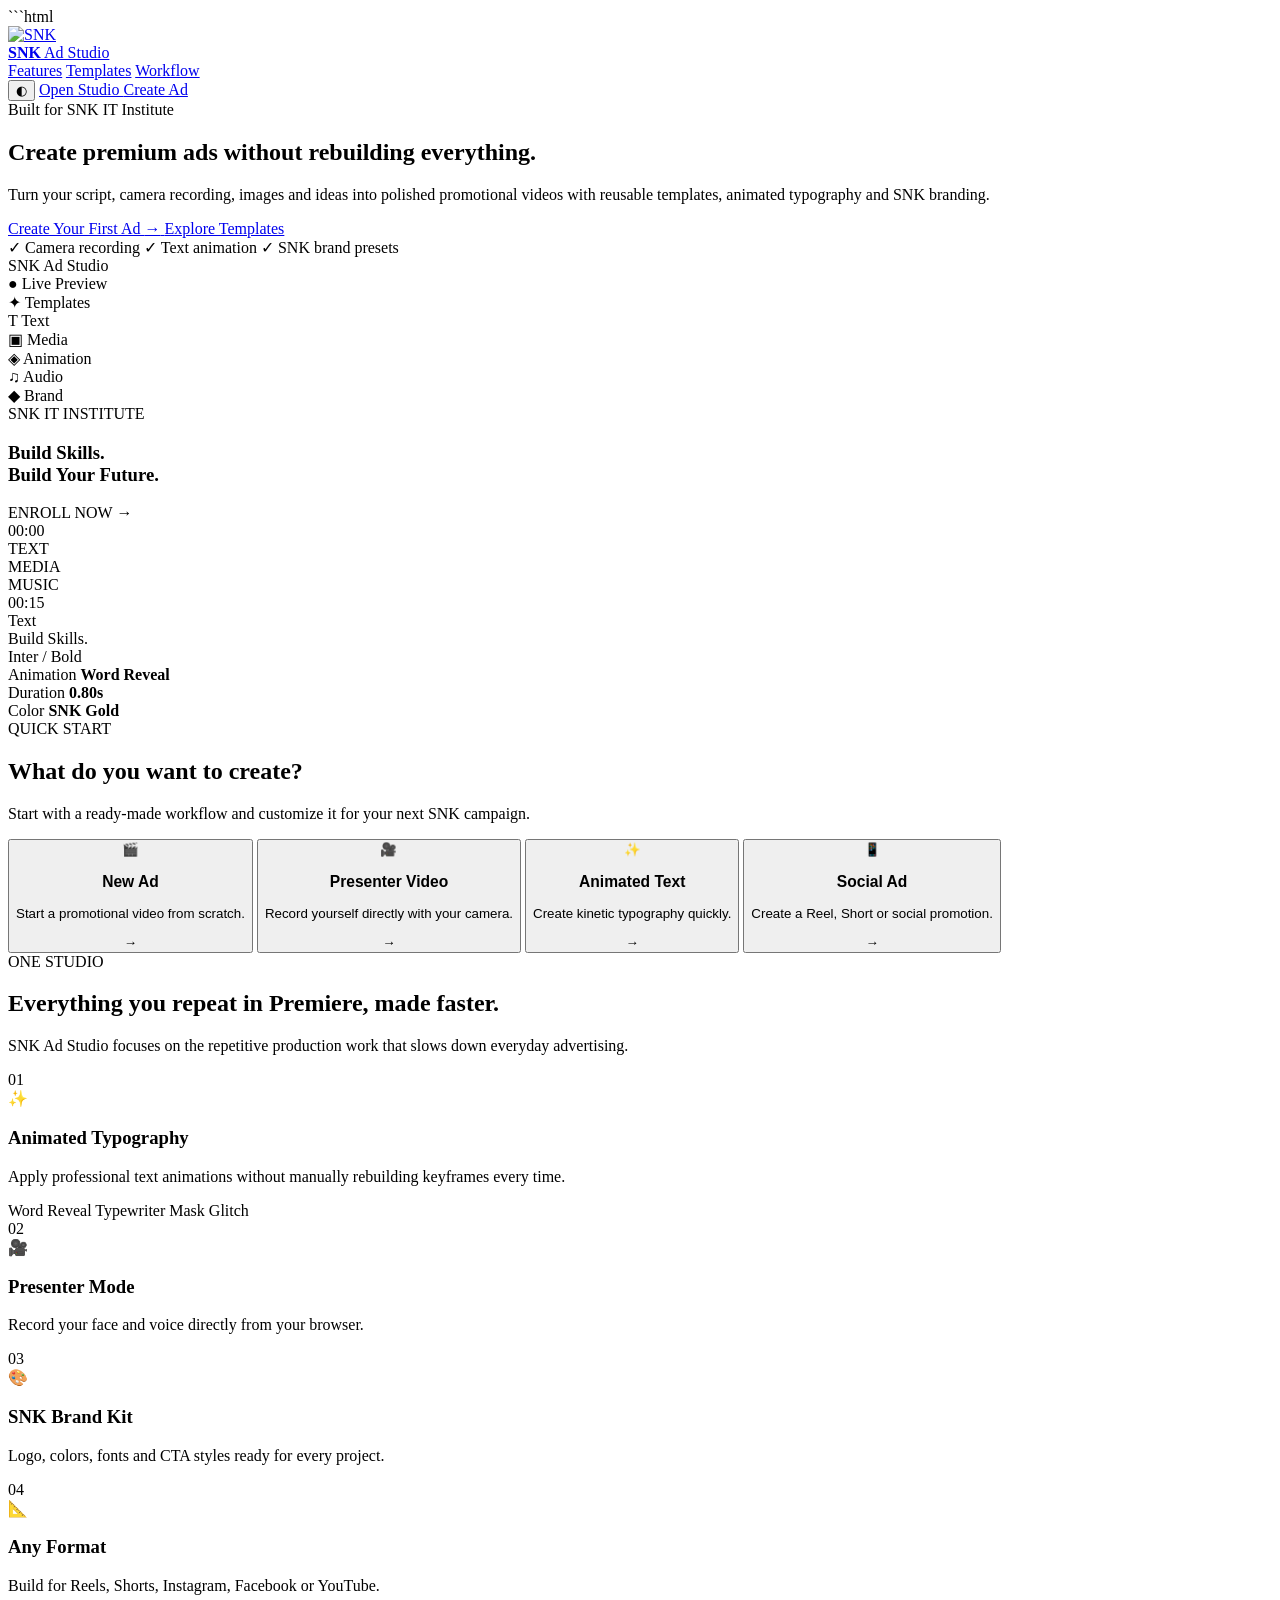
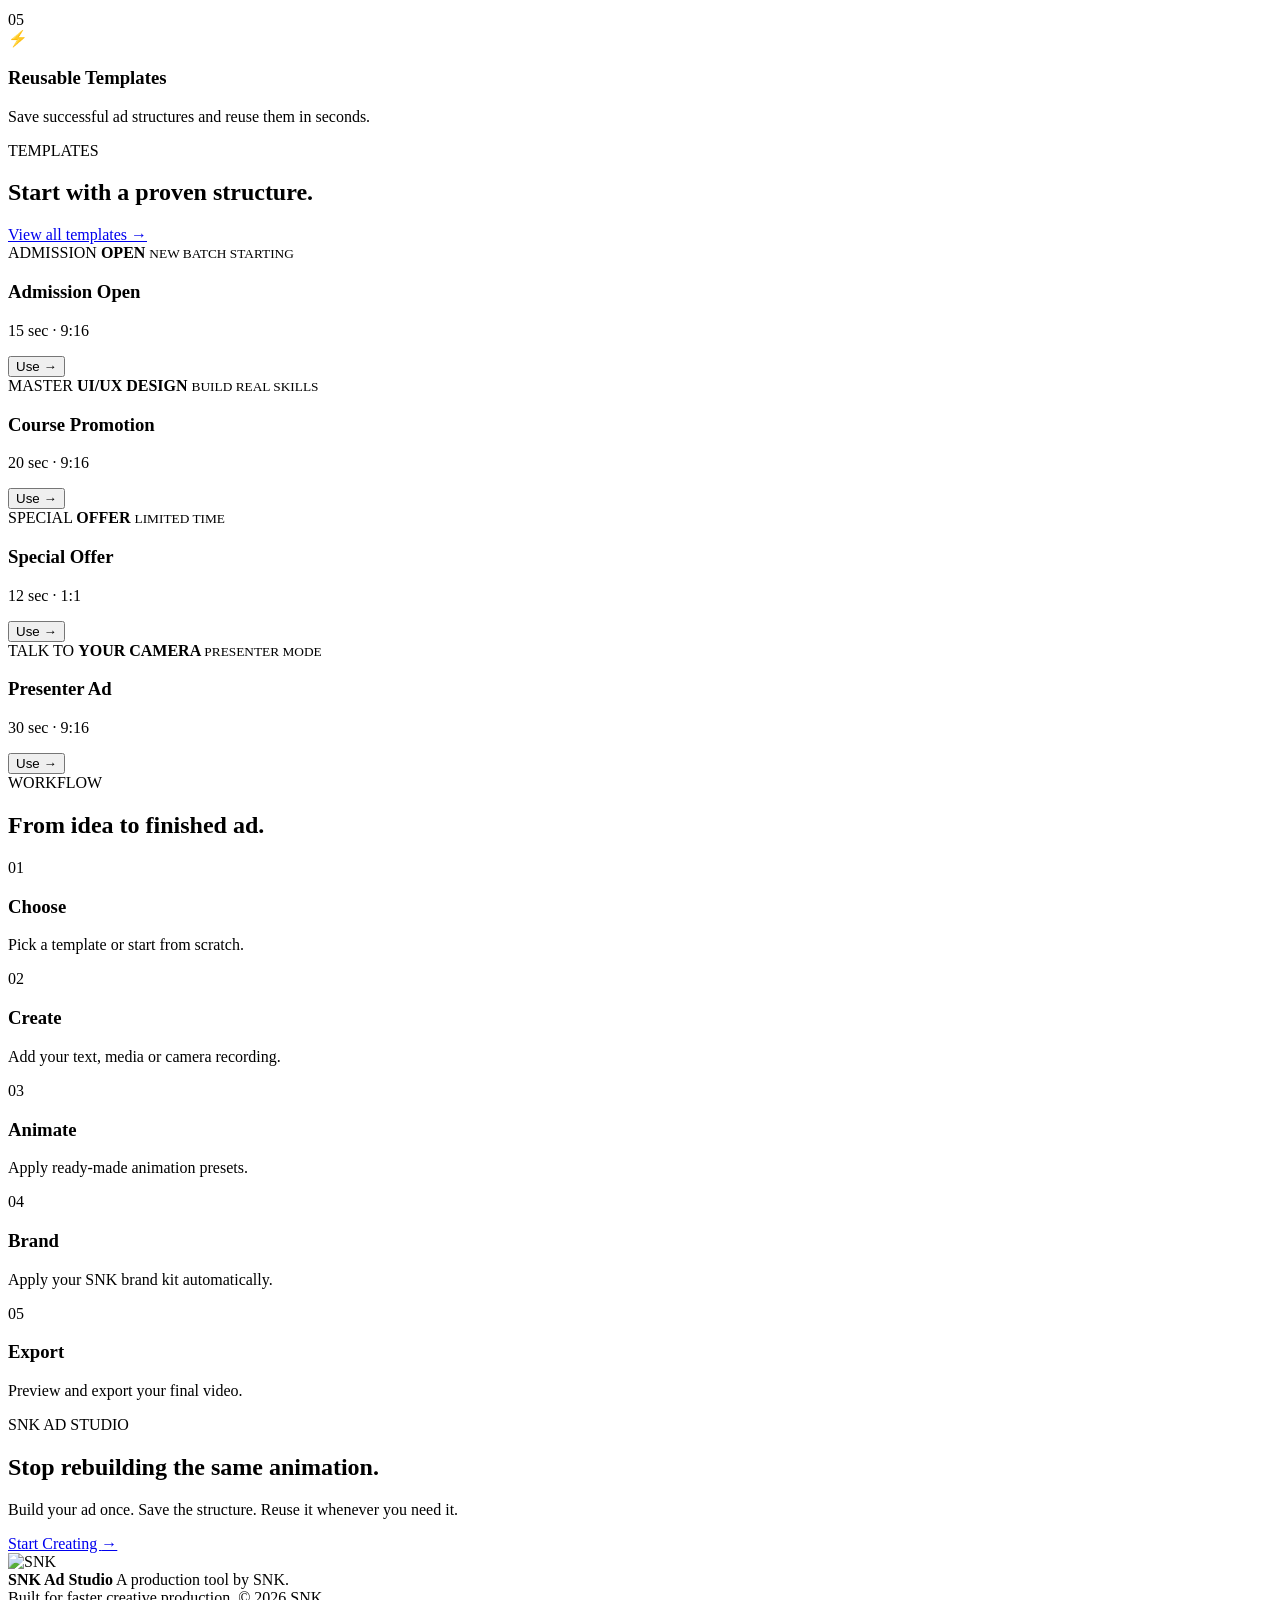
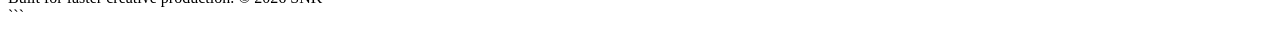
==== index.html @ 55da062c "Create index.html" ====
```html
<!DOCTYPE html>
<html lang="en">
<head>
  <meta charset="UTF-8">

  <meta name="viewport" content="width=device-width, initial-scale=1.0">

  <title>SNK Ad Studio — Create. Animate. Publish.</title>

  <meta
    name="description"
    content="SNK Ad Studio — Create premium promotional videos, animated ads and social media content faster."
  >

  <meta name="theme-color" content="#0b0d10">

  <link rel="icon" type="image/svg+xml"
        href="https://raw.githubusercontent.com/shahneilkhan/asset/main/SNK%20LOGO.svg">

  <link rel="preconnect" href="https://fonts.googleapis.com">
  <link rel="preconnect" href="https://fonts.gstatic.com" crossorigin>

  <link
    href="https://fonts.googleapis.com/css2?family=Inter:wght@400;500;600;700;800&display=swap"
    rel="stylesheet"
  >

  <link rel="stylesheet" href="style.css">
</head>

<body>

  <!-- =====================================================
       APP
  ====================================================== -->

  <div class="app">

    <!-- ===================================================
         TOP NAV
    ==================================================== -->

    <header class="topbar">

      <a href="#" class="brand">

        <div class="brand-logo">
          <img
            src="https://raw.githubusercontent.com/shahneilkhan/asset/main/SNK%20LOGO.svg"
            alt="SNK"
          >
        </div>

        <div class="brand-text">
          <strong>SNK</strong>
          <span>Ad Studio</span>
        </div>

      </a>


      <nav class="main-nav">

        <a href="#features">Features</a>
        <a href="#templates">Templates</a>
        <a href="#workflow">Workflow</a>

      </nav>


      <div class="top-actions">

        <button
          class="icon-btn"
          id="themeToggle"
          aria-label="Toggle theme"
          title="Toggle theme"
        >
          ◐
        </button>

        <a href="#studio" class="login-link">
          Open Studio
        </a>

        <a href="#studio" class="primary-btn small">
          Create Ad
        </a>

      </div>

    </header>


    <!-- ===================================================
         HERO
    ==================================================== -->

    <main>

      <section class="hero">

        <div class="hero-content">

          <div class="eyebrow">
            <span class="status-dot"></span>
            Built for SNK IT Institute
          </div>


          <h1>
            Create
            <span class="gradient-text">premium ads</span>
            without rebuilding everything.
          </h1>


          <p class="hero-description">
            Turn your script, camera recording, images and ideas into
            polished promotional videos with reusable templates,
            animated typography and SNK branding.
          </p>


          <div class="hero-actions">

            <a href="#studio" class="primary-btn">
              Create Your First Ad
              <span>→</span>
            </a>

            <a href="#templates" class="secondary-btn">
              Explore Templates
            </a>

          </div>


          <div class="hero-note">

            <span>✓</span>
            Camera recording
            <span>✓</span>
            Text animation
            <span>✓</span>
            SNK brand presets

          </div>

        </div>


        <!-- HERO PREVIEW -->

        <div class="hero-preview">

          <div class="window">

            <div class="window-top">

              <div class="window-dots">
                <span></span>
                <span></span>
                <span></span>
              </div>

              <div class="window-title">
                SNK Ad Studio
              </div>

              <div class="window-status">
                ● Live Preview
              </div>

            </div>


            <div class="preview-body">

              <aside class="preview-sidebar">

                <div class="side-item active">
                  <span>✦</span>
                  Templates
                </div>

                <div class="side-item">
                  <span>T</span>
                  Text
                </div>

                <div class="side-item">
                  <span>▣</span>
                  Media
                </div>

                <div class="side-item">
                  <span>◈</span>
                  Animation
                </div>

                <div class="side-item">
                  <span>♫</span>
                  Audio
                </div>

                <div class="side-item">
                  <span>◆</span>
                  Brand
                </div>

              </aside>


              <div class="preview-center">

                <div class="video-canvas">

                  <div class="canvas-gradient"></div>

                  <div class="canvas-content">

                    <span class="canvas-small">
                      SNK IT INSTITUTE
                    </span>

                    <h3>
                      Build Skills.<br>
                      Build Your Future.
                    </h3>

                    <div class="canvas-line"></div>

                    <span class="canvas-cta">
                      ENROLL NOW →
                    </span>

                  </div>

                </div>


                <div class="mini-timeline">

                  <div class="timeline-label">
                    00:00
                  </div>

                  <div class="timeline-track">

                    <div class="timeline-block text-block">
                      TEXT
                    </div>

                    <div class="timeline-block media-block">
                      MEDIA
                    </div>

                    <div class="timeline-block audio-block">
                      MUSIC
                    </div>

                  </div>

                  <div class="timeline-label">
                    00:15
                  </div>

                </div>

              </div>


              <aside class="preview-inspector">

                <div class="inspector-title">
                  Text
                </div>

                <div class="fake-input">
                  Build Skills.
                </div>

                <div class="fake-input">
                  Inter / Bold
                </div>

                <div class="fake-row">

                  <span>Animation</span>

                  <strong>Word Reveal</strong>

                </div>

                <div class="fake-row">

                  <span>Duration</span>

                  <strong>0.80s</strong>

                </div>

                <div class="fake-row">

                  <span>Color</span>

                  <strong>SNK Gold</strong>

                </div>

              </aside>

            </div>

          </div>

        </div>

      </section>


      <!-- =================================================
           STUDIO QUICK START
      ================================================== -->

      <section class="studio-section" id="studio">

        <div class="section-heading">

          <div>

            <span class="section-label">
              QUICK START
            </span>

            <h2>
              What do you want to create?
            </h2>

          </div>

          <p>
            Start with a ready-made workflow and customize it
            for your next SNK campaign.
          </p>

        </div>


        <div class="quick-grid">


          <button class="quick-card">

            <div class="quick-icon">
              🎬
            </div>

            <div>
              <h3>New Ad</h3>

              <p>
                Start a promotional video from scratch.
              </p>
            </div>

            <span class="quick-arrow">→</span>

          </button>


          <button class="quick-card">

            <div class="quick-icon">
              🎥
            </div>

            <div>
              <h3>Presenter Video</h3>

              <p>
                Record yourself directly with your camera.
              </p>
            </div>

            <span class="quick-arrow">→</span>

          </button>


          <button class="quick-card">

            <div class="quick-icon">
              ✨
            </div>

            <div>
              <h3>Animated Text</h3>

              <p>
                Create kinetic typography quickly.
              </p>
            </div>

            <span class="quick-arrow">→</span>

          </button>


          <button class="quick-card">

            <div class="quick-icon">
              📱
            </div>

            <div>
              <h3>Social Ad</h3>

              <p>
                Create a Reel, Short or social promotion.
              </p>
            </div>

            <span class="quick-arrow">→</span>

          </button>


        </div>

      </section>


      <!-- =================================================
           FEATURES
      ================================================== -->

      <section class="features-section" id="features">

        <div class="section-heading centered">

          <span class="section-label">
            ONE STUDIO
          </span>

          <h2>
            Everything you repeat in Premiere,
            made faster.
          </h2>

          <p>
            SNK Ad Studio focuses on the repetitive production
            work that slows down everyday advertising.
          </p>

        </div>


        <div class="feature-grid">


          <article class="feature-card large">

            <div class="feature-number">
              01
            </div>

            <div class="feature-icon">
              ✨
            </div>

            <h3>
              Animated Typography
            </h3>

            <p>
              Apply professional text animations without manually
              rebuilding keyframes every time.
            </p>

            <div class="feature-tags">

              <span>Word Reveal</span>
              <span>Typewriter</span>
              <span>Mask</span>
              <span>Glitch</span>

            </div>

          </article>


          <article class="feature-card">

            <div class="feature-number">
              02
            </div>

            <div class="feature-icon">
              🎥
            </div>

            <h3>
              Presenter Mode
            </h3>

            <p>
              Record your face and voice directly from your browser.
            </p>

          </article>


          <article class="feature-card">

            <div class="feature-number">
              03
            </div>

            <div class="feature-icon">
              🎨
            </div>

            <h3>
              SNK Brand Kit
            </h3>

            <p>
              Logo, colors, fonts and CTA styles ready for every project.
            </p>

          </article>


          <article class="feature-card">

            <div class="feature-number">
              04
            </div>

            <div class="feature-icon">
              📐
            </div>

            <h3>
              Any Format
            </h3>

            <p>
              Build for Reels, Shorts, Instagram, Facebook or YouTube.
            </p>

          </article>


          <article class="feature-card">

            <div class="feature-number">
              05
            </div>

            <div class="feature-icon">
              ⚡
            </div>

            <h3>
              Reusable Templates
            </h3>

            <p>
              Save successful ad structures and reuse them in seconds.
            </p>

          </article>


        </div>

      </section>


      <!-- =================================================
           TEMPLATES
      ================================================== -->

      <section class="templates-section" id="templates">

        <div class="section-heading">

          <div>

            <span class="section-label">
              TEMPLATES
            </span>

            <h2>
              Start with a proven structure.
            </h2>

          </div>

          <a href="#studio" class="text-link">
            View all templates →
          </a>

        </div>


        <div class="template-grid">


          <article class="template-card">

            <div class="template-preview admission">

              <span>
                ADMISSION
              </span>

              <strong>
                OPEN
              </strong>

              <small>
                NEW BATCH STARTING
              </small>

            </div>

            <div class="template-info">

              <div>
                <h3>Admission Open</h3>
                <p>15 sec · 9:16</p>
              </div>

              <button>
                Use →
              </button>

            </div>

          </article>


          <article class="template-card">

            <div class="template-preview course">

              <span>
                MASTER
              </span>

              <strong>
                UI/UX DESIGN
              </strong>

              <small>
                BUILD REAL SKILLS
              </small>

            </div>

            <div class="template-info">

              <div>
                <h3>Course Promotion</h3>
                <p>20 sec · 9:16</p>
              </div>

              <button>
                Use →
              </button>

            </div>

          </article>


          <article class="template-card">

            <div class="template-preview offer">

              <span>
                SPECIAL
              </span>

              <strong>
                OFFER
              </strong>

              <small>
                LIMITED TIME
              </small>

            </div>

            <div class="template-info">

              <div>
                <h3>Special Offer</h3>
                <p>12 sec · 1:1</p>
              </div>

              <button>
                Use →
              </button>

            </div>

          </article>


          <article class="template-card">

            <div class="template-preview presenter">

              <span>
                TALK TO
              </span>

              <strong>
                YOUR CAMERA
              </strong>

              <small>
                PRESENTER MODE
              </small>

            </div>

            <div class="template-info">

              <div>
                <h3>Presenter Ad</h3>
                <p>30 sec · 9:16</p>
              </div>

              <button>
                Use →
              </button>

            </div>

          </article>


        </div>

      </section>


      <!-- =================================================
           WORKFLOW
      ================================================== -->

      <section class="workflow-section" id="workflow">

        <div class="section-heading centered">

          <span class="section-label">
            WORKFLOW
          </span>

          <h2>
            From idea to finished ad.
          </h2>

        </div>


        <div class="workflow">

          <div class="workflow-line"></div>


          <div class="workflow-step">

            <span>01</span>

            <div>
              <h3>Choose</h3>

              <p>
                Pick a template or start from scratch.
              </p>
            </div>

          </div>


          <div class="workflow-step">

            <span>02</span>

            <div>
              <h3>Create</h3>

              <p>
                Add your text, media or camera recording.
              </p>
            </div>

          </div>


          <div class="workflow-step">

            <span>03</span>

            <div>
              <h3>Animate</h3>

              <p>
                Apply ready-made animation presets.
              </p>
            </div>

          </div>


          <div class="workflow-step">

            <span>04</span>

            <div>
              <h3>Brand</h3>

              <p>
                Apply your SNK brand kit automatically.
              </p>
            </div>

          </div>


          <div class="workflow-step">

            <span>05</span>

            <div>
              <h3>Export</h3>

              <p>
                Preview and export your final video.
              </p>
            </div>

          </div>


        </div>

      </section>


      <!-- =================================================
           CTA
      ================================================== -->

      <section class="cta-section">

        <div class="cta-box">

          <div class="cta-glow"></div>

          <span class="section-label">
            SNK AD STUDIO
          </span>

          <h2>
            Stop rebuilding the same animation.
          </h2>

          <p>
            Build your ad once. Save the structure.
            Reuse it whenever you need it.
          </p>

          <a href="#studio" class="primary-btn">
            Start Creating
            <span>→</span>
          </a>

        </div>

      </section>

    </main>


    <!-- ===================================================
         FOOTER
    ==================================================== -->

    <footer class="footer">

      <div class="footer-brand">

        <div class="brand-logo small-logo">

          <img
            src="https://raw.githubusercontent.com/shahneilkhan/asset/main/SNK%20LOGO.svg"
            alt="SNK"
          >

        </div>

        <div>

          <strong>SNK Ad Studio</strong>

          <span>
            A production tool by SNK.
          </span>

        </div>

      </div>


      <div class="footer-right">

        <span>
          Built for faster creative production.
        </span>

        <span>
          © 2026 SNK
        </span>

      </div>

    </footer>

  </div>


  <!-- =====================================================
       SIMPLE THEME SCRIPT
  ====================================================== -->

  <script>

    const themeToggle = document.getElementById("themeToggle");

    themeToggle.addEventListener("click", () => {

      document.body.classList.toggle("light-mode");

      const isLight =
        document.body.classList.contains("light-mode");

      localStorage.setItem(
        "snk-theme",
        isLight ? "light" : "dark"
      );

    });


    const savedTheme =
      localStorage.getItem("snk-theme");

    if (savedTheme === "light") {
      document.body.classList.add("light-mode");
    }

  </script>

</body>
</html>
```
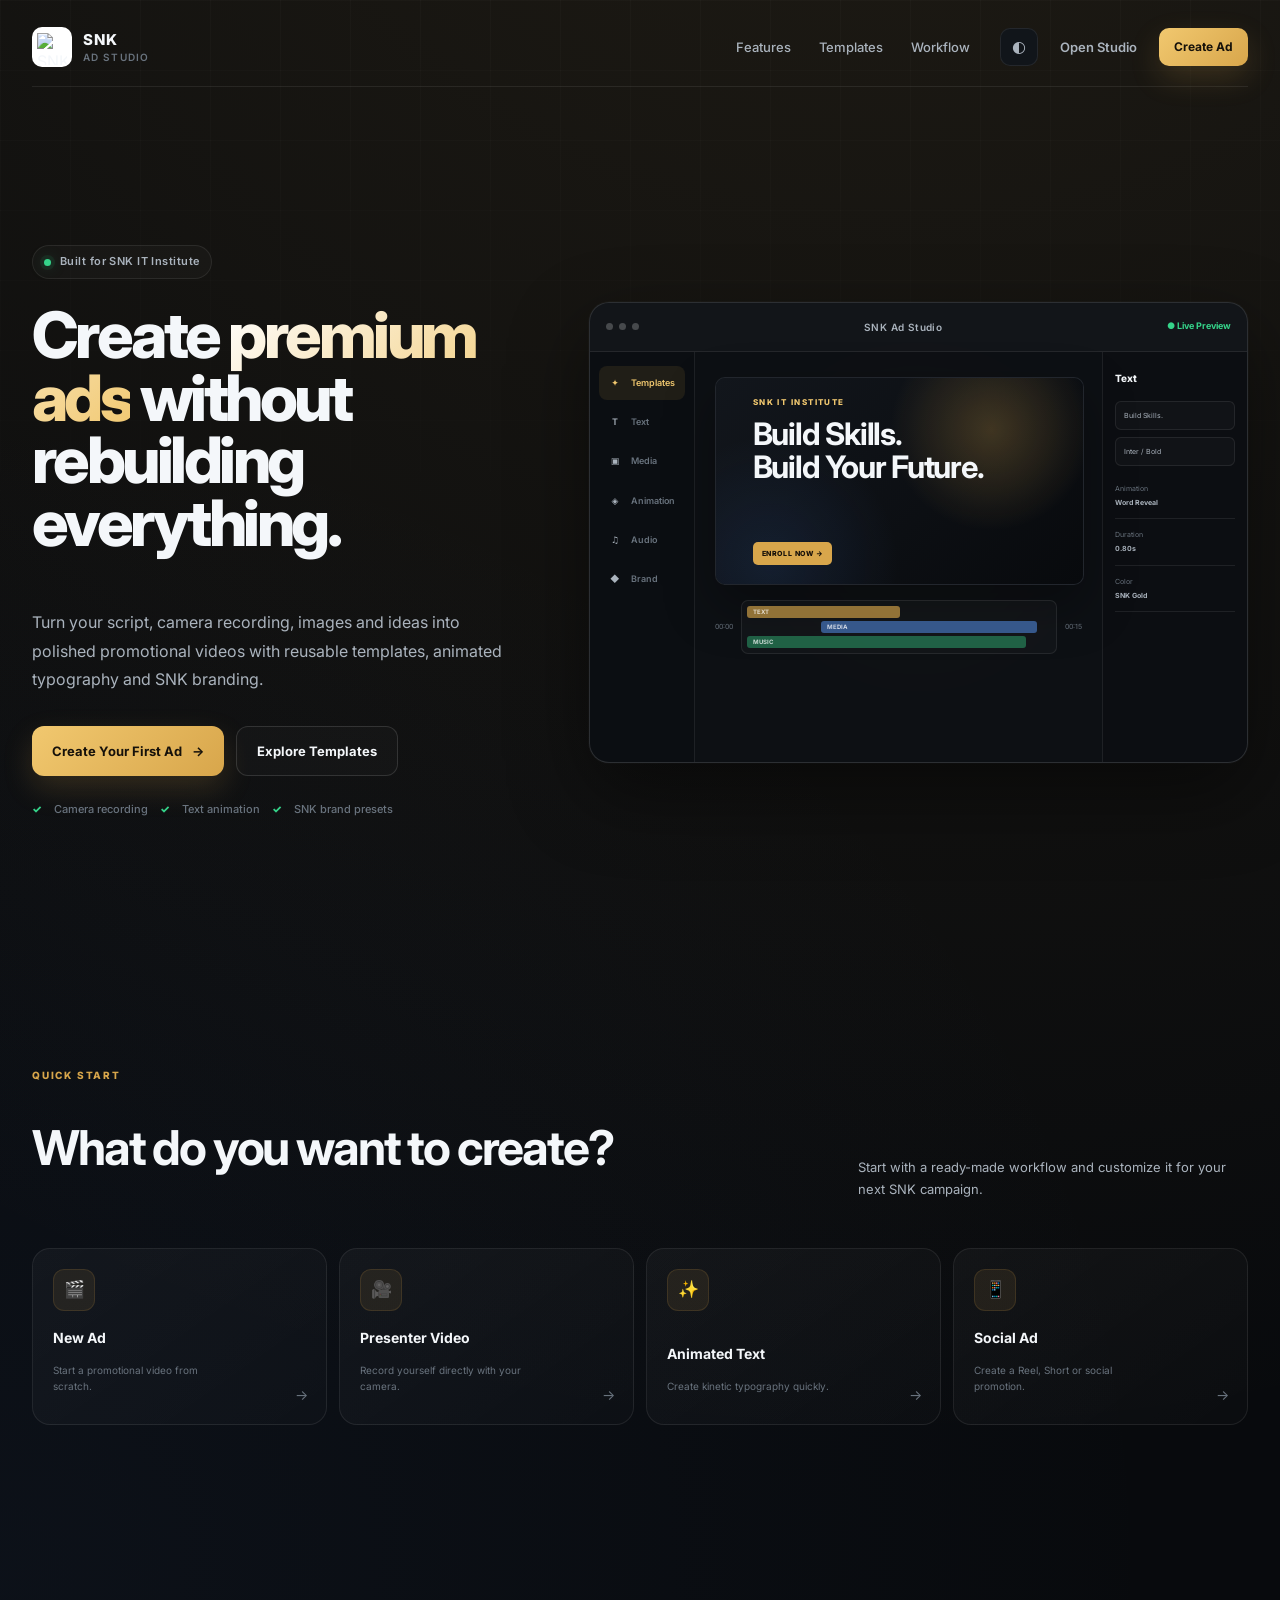
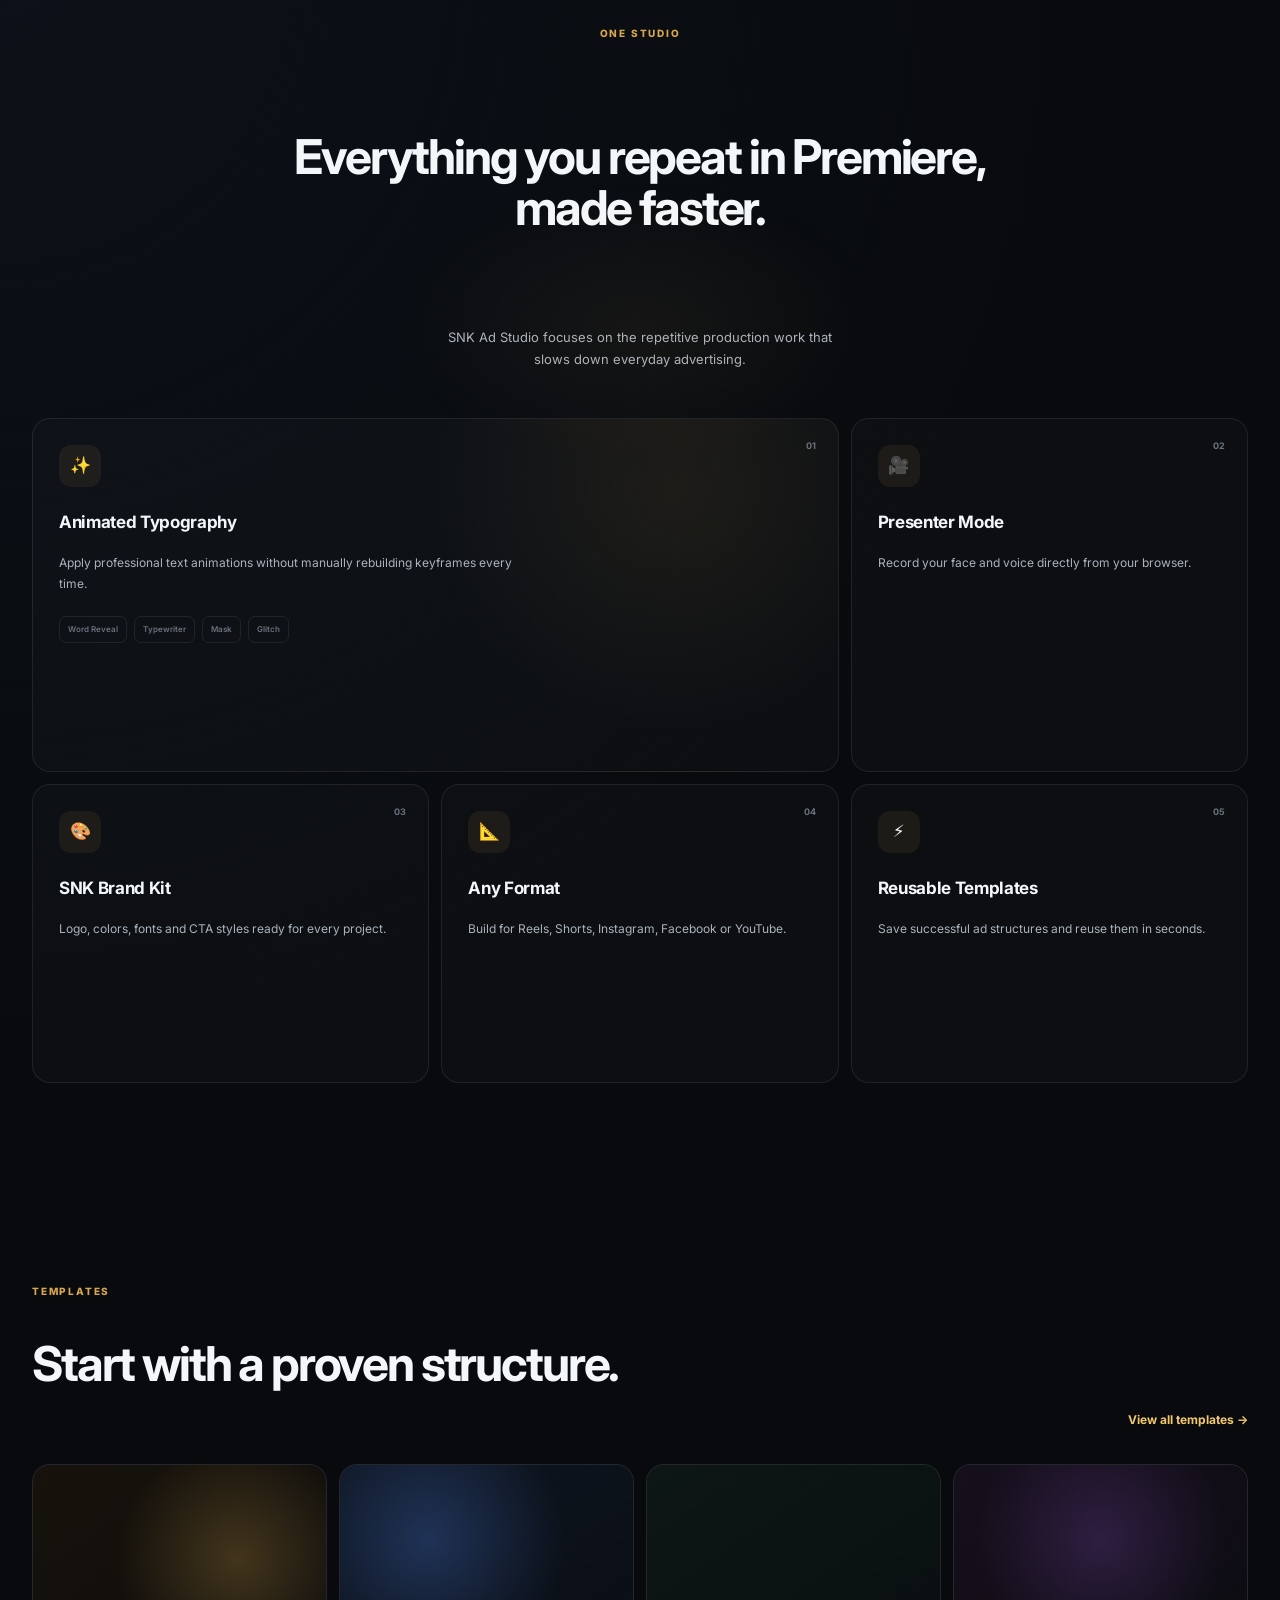
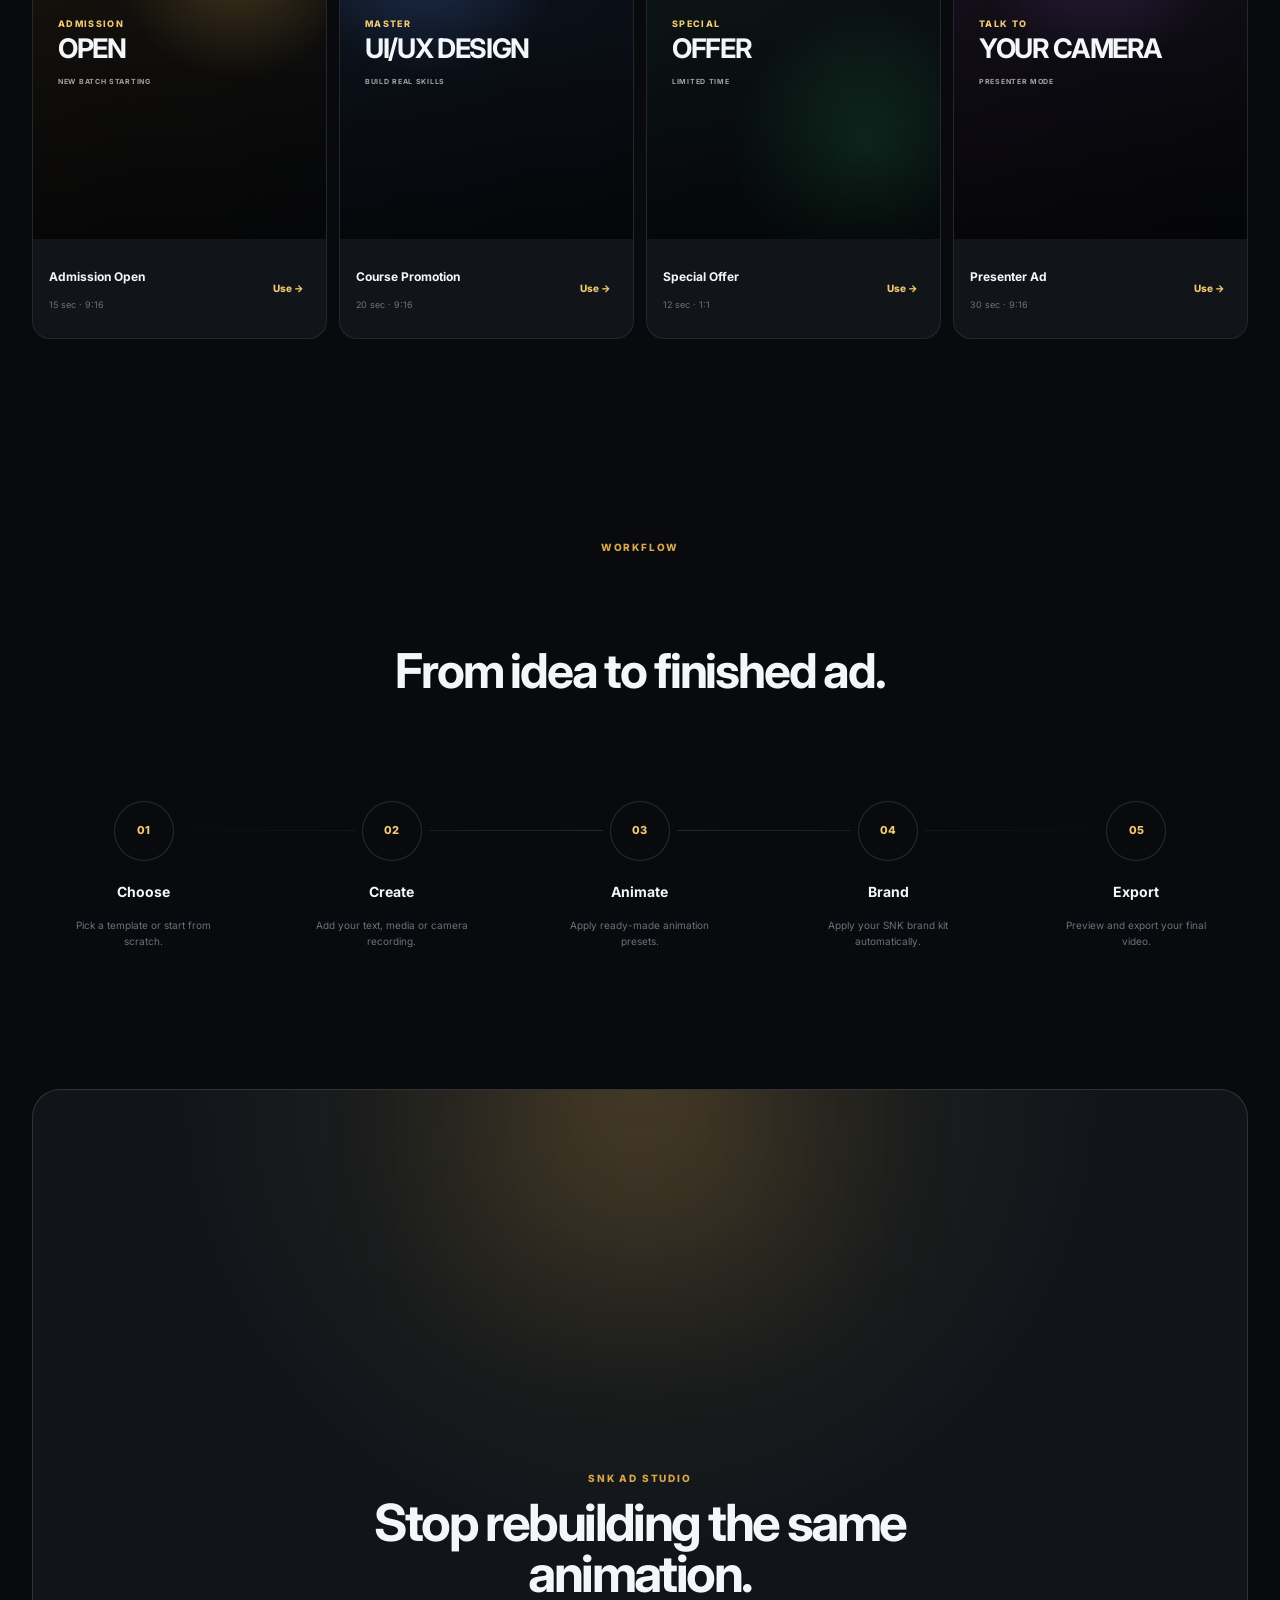
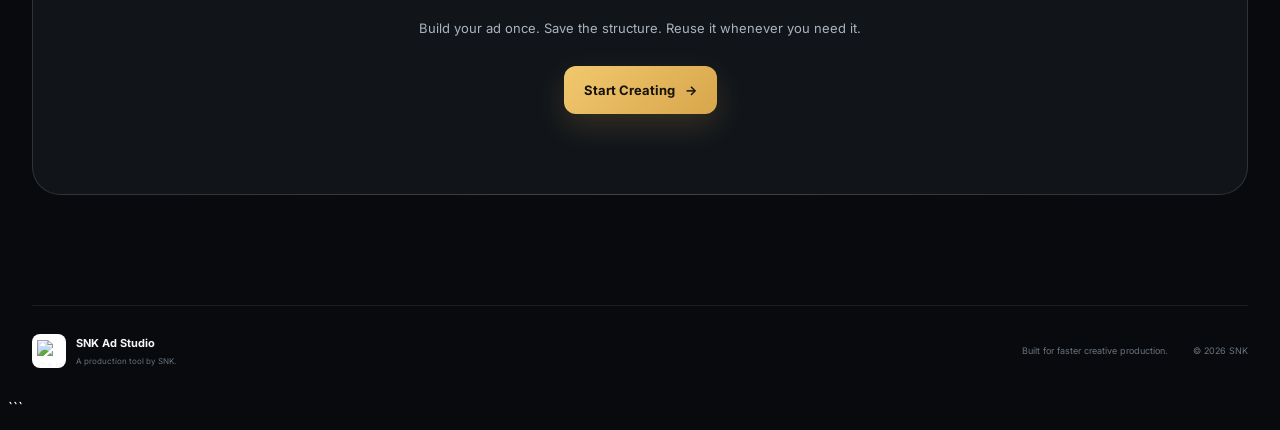
==== commit fec5190a: "Update index.html" ====
--- a/index.html
+++ b/index.html
@@ -1,4 +1,3 @@
-```html
 <!DOCTYPE html>
 <html lang="en">
 <head>
--- a/style.css
+++ b/style.css
@@ -0,0 +1,2123 @@
+```css
+/* =========================================================
+   SNK AD STUDIO
+   Premium UI System
+   ========================================================= */
+
+* {
+  margin: 0;
+  padding: 0;
+  box-sizing: border-box;
+}
+
+:root {
+  --bg: #080a0d;
+  --bg-soft: #0d1014;
+  --panel: #11151a;
+  --panel-2: #151a20;
+  --panel-3: #1a2027;
+
+  --text: #f4f7fa;
+  --text-soft: #aab3bd;
+  --text-muted: #69737e;
+
+  --border: rgba(255, 255, 255, 0.08);
+  --border-strong: rgba(255, 255, 255, 0.13);
+
+  --accent: #d8a64b;
+  --accent-light: #f1c86f;
+  --accent-dark: #a77a2e;
+
+  --green: #35d48a;
+  --red: #ff5f56;
+  --blue: #5b9cff;
+
+  --shadow:
+    0 30px 80px rgba(0, 0, 0, 0.45);
+
+  --radius-sm: 10px;
+  --radius: 18px;
+  --radius-lg: 28px;
+
+  --container: 1240px;
+
+  --transition:
+    180ms ease;
+}
+
+
+/* =========================================================
+   BASE
+   ========================================================= */
+
+html {
+  scroll-behavior: smooth;
+}
+
+body {
+  min-height: 100vh;
+
+  font-family:
+    "Inter",
+    system-ui,
+    -apple-system,
+    BlinkMacSystemFont,
+    "Segoe UI",
+    sans-serif;
+
+  background:
+    radial-gradient(
+      circle at 70% -10%,
+      rgba(216, 166, 75, 0.12),
+      transparent 34%
+    ),
+    radial-gradient(
+      circle at 0% 30%,
+      rgba(70, 110, 180, 0.07),
+      transparent 30%
+    ),
+    var(--bg);
+
+  color: var(--text);
+
+  line-height: 1.6;
+
+  overflow-x: hidden;
+
+  transition:
+    background var(--transition),
+    color var(--transition);
+}
+
+body::before {
+  content: "";
+
+  position: fixed;
+
+  inset: 0;
+
+  pointer-events: none;
+
+  z-index: -1;
+
+  background-image:
+    linear-gradient(
+      rgba(255, 255, 255, 0.018) 1px,
+      transparent 1px
+    ),
+    linear-gradient(
+      90deg,
+      rgba(255, 255, 255, 0.018) 1px,
+      transparent 1px
+    );
+
+  background-size: 70px 70px;
+
+  mask-image:
+    linear-gradient(
+      to bottom,
+      black,
+      transparent 75%
+    );
+}
+
+body.light-mode {
+  --bg: #f5f6f8;
+  --bg-soft: #ffffff;
+  --panel: #ffffff;
+  --panel-2: #f0f2f5;
+  --panel-3: #e8ebef;
+
+  --text: #101317;
+  --text-soft: #58616b;
+  --text-muted: #7a838d;
+
+  --border: rgba(0, 0, 0, 0.08);
+  --border-strong: rgba(0, 0, 0, 0.13);
+
+  background:
+    radial-gradient(
+      circle at 70% -10%,
+      rgba(216, 166, 75, 0.12),
+      transparent 34%
+    ),
+    var(--bg);
+}
+
+a {
+  color: inherit;
+  text-decoration: none;
+}
+
+button {
+  font: inherit;
+}
+
+button,
+a {
+  -webkit-tap-highlight-color: transparent;
+}
+
+
+/* =========================================================
+   APP
+   ========================================================= */
+
+.app {
+  width: 100%;
+}
+
+
+/* =========================================================
+   TOPBAR
+   ========================================================= */
+
+.topbar {
+  width: min(
+    calc(100% - 48px),
+    var(--container)
+  );
+
+  height: 78px;
+
+  margin: 0 auto;
+
+  display: flex;
+
+  align-items: center;
+
+  justify-content: space-between;
+
+  gap: 30px;
+
+  border-bottom: 1px solid var(--border);
+}
+
+.brand {
+  display: flex;
+
+  align-items: center;
+
+  gap: 11px;
+
+  flex-shrink: 0;
+}
+
+.brand-logo {
+  width: 38px;
+  height: 38px;
+
+  display: grid;
+
+  place-items: center;
+
+  overflow: hidden;
+
+  border-radius: 10px;
+
+  background: #fff;
+
+  border: 1px solid var(--border);
+}
+
+.brand-logo img {
+  width: 78%;
+  height: 78%;
+
+  object-fit: contain;
+}
+
+.brand-text {
+  display: flex;
+
+  flex-direction: column;
+
+  line-height: 1.05;
+}
+
+.brand-text strong {
+  font-size: 15px;
+
+  font-weight: 800;
+
+  letter-spacing: 0.08em;
+}
+
+.brand-text span {
+  margin-top: 4px;
+
+  color: var(--text-muted);
+
+  font-size: 10px;
+
+  font-weight: 600;
+
+  letter-spacing: 0.11em;
+
+  text-transform: uppercase;
+}
+
+.main-nav {
+  display: flex;
+
+  align-items: center;
+
+  gap: 28px;
+
+  margin-left: auto;
+}
+
+.main-nav a {
+  color: var(--text-soft);
+
+  font-size: 13px;
+
+  font-weight: 500;
+
+  transition:
+    color var(--transition);
+}
+
+.main-nav a:hover {
+  color: var(--text);
+}
+
+.top-actions {
+  display: flex;
+
+  align-items: center;
+
+  gap: 10px;
+}
+
+.icon-btn {
+  width: 38px;
+  height: 38px;
+
+  border: 1px solid var(--border);
+
+  border-radius: 10px;
+
+  background: var(--panel);
+
+  color: var(--text-soft);
+
+  cursor: pointer;
+
+  transition:
+    transform var(--transition),
+    background var(--transition),
+    border var(--transition);
+}
+
+.icon-btn:hover {
+  transform: translateY(-1px);
+
+  background: var(--panel-2);
+
+  border-color: var(--border-strong);
+}
+
+.login-link {
+  color: var(--text-soft);
+
+  font-size: 13px;
+
+  font-weight: 600;
+
+  padding: 10px 12px;
+}
+
+.primary-btn,
+.secondary-btn {
+  display: inline-flex;
+
+  align-items: center;
+
+  justify-content: center;
+
+  gap: 10px;
+
+  min-height: 48px;
+
+  padding: 0 20px;
+
+  border-radius: 12px;
+
+  font-size: 13px;
+
+  font-weight: 700;
+
+  transition:
+    transform var(--transition),
+    box-shadow var(--transition),
+    background var(--transition),
+    border var(--transition);
+}
+
+.primary-btn {
+  background:
+    linear-gradient(
+      135deg,
+      var(--accent-light),
+      var(--accent)
+    );
+
+  color: #16110a;
+
+  box-shadow:
+    0 12px 30px rgba(216, 166, 75, 0.18);
+}
+
+.primary-btn:hover {
+  transform: translateY(-2px);
+
+  box-shadow:
+    0 18px 38px rgba(216, 166, 75, 0.27);
+}
+
+.primary-btn.small {
+  min-height: 38px;
+
+  padding: 0 15px;
+
+  font-size: 12px;
+
+  border-radius: 10px;
+}
+
+.secondary-btn {
+  border: 1px solid var(--border-strong);
+
+  background: rgba(255, 255, 255, 0.02);
+
+  color: var(--text);
+}
+
+.secondary-btn:hover {
+  transform: translateY(-2px);
+
+  background: var(--panel-2);
+
+  border-color: rgba(216, 166, 75, 0.3);
+}
+
+
+/* =========================================================
+   HERO
+   ========================================================= */
+
+.hero {
+  width: min(
+    calc(100% - 48px),
+    var(--container)
+  );
+
+  margin: 0 auto;
+
+  min-height: 690px;
+
+  padding:
+    100px
+    0
+    90px;
+
+  display: grid;
+
+  grid-template-columns:
+    minmax(0, 0.85fr)
+    minmax(500px, 1.15fr);
+
+  align-items: center;
+
+  gap: 70px;
+}
+
+.hero-content {
+  max-width: 610px;
+}
+
+.eyebrow {
+  display: inline-flex;
+
+  align-items: center;
+
+  gap: 9px;
+
+  padding: 7px 11px;
+
+  border: 1px solid var(--border);
+
+  border-radius: 999px;
+
+  background: rgba(255, 255, 255, 0.025);
+
+  color: var(--text-soft);
+
+  font-size: 11px;
+
+  font-weight: 600;
+
+  letter-spacing: 0.04em;
+}
+
+.status-dot {
+  width: 7px;
+  height: 7px;
+
+  border-radius: 50%;
+
+  background: var(--green);
+
+  box-shadow:
+    0 0 0 4px rgba(53, 212, 138, 0.09),
+    0 0 15px rgba(53, 212, 138, 0.35);
+}
+
+.hero h1 {
+  margin-top: 25px;
+
+  max-width: 650px;
+
+  font-size:
+    clamp(48px, 5vw, 76px);
+
+  line-height: 0.98;
+
+  letter-spacing: -0.055em;
+
+  font-weight: 800;
+}
+
+.gradient-text {
+  display: inline;
+
+  background:
+    linear-gradient(
+      135deg,
+      #fff,
+      var(--accent-light)
+    );
+
+  -webkit-background-clip: text;
+
+  background-clip: text;
+
+  color: transparent;
+}
+
+.hero-description {
+  max-width: 570px;
+
+  margin-top: 28px;
+
+  color: var(--text-soft);
+
+  font-size: 16px;
+
+  line-height: 1.8;
+}
+
+.hero-actions {
+  display: flex;
+
+  flex-wrap: wrap;
+
+  gap: 12px;
+
+  margin-top: 32px;
+}
+
+.hero-note {
+  display: flex;
+
+  align-items: center;
+
+  flex-wrap: wrap;
+
+  gap: 12px;
+
+  margin-top: 25px;
+
+  color: var(--text-muted);
+
+  font-size: 11px;
+
+  font-weight: 500;
+}
+
+.hero-note span {
+  color: var(--green);
+
+  font-weight: 800;
+}
+
+
+/* =========================================================
+   HERO PREVIEW
+   ========================================================= */
+
+.hero-preview {
+  position: relative;
+}
+
+.hero-preview::before {
+  content: "";
+
+  position: absolute;
+
+  width: 420px;
+  height: 420px;
+
+  top: 50%;
+  left: 50%;
+
+  transform:
+    translate(-50%, -50%);
+
+  background:
+    radial-gradient(
+      circle,
+      rgba(216, 166, 75, 0.18),
+      transparent 68%
+    );
+
+  filter: blur(25px);
+
+  z-index: -1;
+}
+
+.window {
+  position: relative;
+
+  overflow: hidden;
+
+  border: 1px solid var(--border-strong);
+
+  border-radius: 20px;
+
+  background:
+    rgba(14, 17, 21, 0.92);
+
+  box-shadow:
+    var(--shadow),
+    0 0 0 1px rgba(255, 255, 255, 0.025);
+
+  backdrop-filter: blur(20px);
+}
+
+.window-top {
+  height: 48px;
+
+  display: flex;
+
+  align-items: center;
+
+  justify-content: space-between;
+
+  padding: 0 16px;
+
+  border-bottom: 1px solid var(--border);
+
+  background: rgba(255, 255, 255, 0.02);
+}
+
+.window-dots {
+  display: flex;
+
+  gap: 6px;
+}
+
+.window-dots span {
+  width: 7px;
+  height: 7px;
+
+  border-radius: 50%;
+
+  background: rgba(255, 255, 255, 0.22);
+}
+
+.window-title {
+  color: var(--text-soft);
+
+  font-size: 10px;
+
+  font-weight: 600;
+
+  letter-spacing: 0.04em;
+}
+
+.window-status {
+  color: var(--green);
+
+  font-size: 9px;
+
+  font-weight: 700;
+}
+
+.preview-body {
+  min-height: 410px;
+
+  display: grid;
+
+  grid-template-columns: 105px minmax(0, 1fr) 145px;
+}
+
+.preview-sidebar {
+  padding: 14px 9px;
+
+  border-right: 1px solid var(--border);
+
+  background: rgba(0, 0, 0, 0.13);
+}
+
+.side-item {
+  display: flex;
+
+  align-items: center;
+
+  gap: 8px;
+
+  padding: 10px 8px;
+
+  margin-bottom: 5px;
+
+  border-radius: 8px;
+
+  color: var(--text-muted);
+
+  font-size: 9px;
+
+  font-weight: 600;
+}
+
+.side-item span {
+  width: 16px;
+
+  text-align: center;
+
+  color: var(--text-soft);
+}
+
+.side-item.active {
+  background:
+    rgba(216, 166, 75, 0.1);
+
+  color: var(--accent-light);
+}
+
+.side-item.active span {
+  color: var(--accent-light);
+}
+
+.preview-center {
+  min-width: 0;
+
+  padding: 25px 20px 18px;
+}
+
+.video-canvas {
+  position: relative;
+
+  width: 100%;
+
+  aspect-ratio: 16 / 9;
+
+  overflow: hidden;
+
+  border-radius: 10px;
+
+  background:
+    #11161d;
+
+  border: 1px solid rgba(255, 255, 255, 0.07);
+
+  box-shadow:
+    0 20px 50px rgba(0, 0, 0, 0.35);
+}
+
+.canvas-gradient {
+  position: absolute;
+
+  inset: 0;
+
+  background:
+    radial-gradient(
+      circle at 75% 25%,
+      rgba(216, 166, 75, 0.25),
+      transparent 32%
+    ),
+    radial-gradient(
+      circle at 15% 90%,
+      rgba(54, 101, 180, 0.16),
+      transparent 35%
+    ),
+    linear-gradient(
+      135deg,
+      #12161c,
+      #080a0d
+    );
+}
+
+.canvas-content {
+  position: absolute;
+
+  inset: 0;
+
+  display: flex;
+
+  flex-direction: column;
+
+  justify-content: center;
+
+  padding: 10%;
+}
+
+.canvas-small {
+  color: var(--accent-light);
+
+  font-size: 8px;
+
+  font-weight: 800;
+
+  letter-spacing: 0.18em;
+}
+
+.canvas-content h3 {
+  margin-top: 9px;
+
+  font-size:
+    clamp(20px, 2.6vw, 31px);
+
+  line-height: 1.05;
+
+  letter-spacing: -0.04em;
+}
+
+.canvas-line {
+  width: 35px;
+
+  height: 2px;
+
+  margin: 14px 0;
+
+  background: var(--accent);
+}
+
+.canvas-cta {
+  align-self: flex-start;
+
+  padding: 6px 9px;
+
+  border-radius: 5px;
+
+  background: var(--accent);
+
+  color: #17110a;
+
+  font-size: 7px;
+
+  font-weight: 800;
+
+  letter-spacing: 0.08em;
+}
+
+.mini-timeline {
+  display: flex;
+
+  align-items: center;
+
+  gap: 8px;
+
+  margin-top: 15px;
+}
+
+.timeline-label {
+  color: var(--text-muted);
+
+  font-size: 7px;
+
+  white-space: nowrap;
+}
+
+.timeline-track {
+  position: relative;
+
+  flex: 1;
+
+  height: 52px;
+
+  overflow: hidden;
+
+  border:
+    1px solid var(--border);
+
+  border-radius: 7px;
+
+  background:
+    rgba(255, 255, 255, 0.025);
+}
+
+.timeline-block {
+  position: absolute;
+
+  height: 12px;
+
+  display: flex;
+
+  align-items: center;
+
+  padding: 0 6px;
+
+  border-radius: 3px;
+
+  color: rgba(255, 255, 255, 0.75);
+
+  font-size: 6px;
+
+  font-weight: 700;
+}
+
+.text-block {
+  top: 5px;
+  left: 5px;
+
+  width: 45%;
+
+  background: rgba(216, 166, 75, 0.65);
+}
+
+.media-block {
+  top: 20px;
+  left: 25%;
+
+  width: 65%;
+
+  background: rgba(91, 156, 255, 0.5);
+}
+
+.audio-block {
+  top: 35px;
+  left: 5px;
+
+  width: 85%;
+
+  background: rgba(53, 212, 138, 0.4);
+}
+
+.preview-inspector {
+  padding: 18px 12px;
+
+  border-left: 1px solid var(--border);
+
+  background: rgba(0, 0, 0, 0.11);
+}
+
+.inspector-title {
+  margin-bottom: 15px;
+
+  color: var(--text);
+
+  font-size: 10px;
+
+  font-weight: 800;
+}
+
+.fake-input {
+  padding: 8px;
+
+  margin-bottom: 7px;
+
+  border:
+    1px solid var(--border);
+
+  border-radius: 6px;
+
+  color: var(--text-soft);
+
+  font-size: 7px;
+
+  background: rgba(255, 255, 255, 0.025);
+}
+
+.fake-row {
+  display: flex;
+
+  flex-direction: column;
+
+  gap: 3px;
+
+  padding: 10px 0;
+
+  border-bottom: 1px solid var(--border);
+
+  font-size: 7px;
+}
+
+.fake-row span {
+  color: var(--text-muted);
+}
+
+.fake-row strong {
+  color: var(--text-soft);
+
+  font-size: 7px;
+}
+
+
+/* =========================================================
+   SECTIONS
+   ========================================================= */
+
+.studio-section,
+.features-section,
+.templates-section,
+.workflow-section {
+  width: min(
+    calc(100% - 48px),
+    var(--container)
+  );
+
+  margin: 0 auto;
+
+  padding:
+    100px
+    0;
+}
+
+.section-heading {
+  display: flex;
+
+  align-items: flex-end;
+
+  justify-content: space-between;
+
+  gap: 40px;
+
+  margin-bottom: 35px;
+}
+
+.section-heading.centered {
+  display: flex;
+
+  flex-direction: column;
+
+  align-items: center;
+
+  text-align: center;
+}
+
+.section-label {
+  display: block;
+
+  margin-bottom: 11px;
+
+  color: var(--accent);
+
+  font-size: 10px;
+
+  font-weight: 800;
+
+  letter-spacing: 0.18em;
+}
+
+.section-heading h2 {
+  max-width: 700px;
+
+  font-size:
+    clamp(30px, 4vw, 48px);
+
+  line-height: 1.05;
+
+  letter-spacing: -0.045em;
+}
+
+.section-heading p {
+  max-width: 390px;
+
+  color: var(--text-soft);
+
+  font-size: 13px;
+
+  line-height: 1.7;
+}
+
+.text-link {
+  color: var(--accent-light);
+
+  font-size: 12px;
+
+  font-weight: 700;
+
+  white-space: nowrap;
+}
+
+
+/* =========================================================
+   QUICK START
+   ========================================================= */
+
+.quick-grid {
+  display: grid;
+
+  grid-template-columns:
+    repeat(4, 1fr);
+
+  gap: 12px;
+}
+
+.quick-card {
+  position: relative;
+
+  min-height: 155px;
+
+  display: flex;
+
+  flex-direction: column;
+
+  align-items: flex-start;
+
+  justify-content: space-between;
+
+  padding: 20px;
+
+  border:
+    1px solid var(--border);
+
+  border-radius: var(--radius);
+
+  background:
+    linear-gradient(
+      145deg,
+      rgba(255, 255, 255, 0.035),
+      rgba(255, 255, 255, 0.015)
+    );
+
+  color: var(--text);
+
+  text-align: left;
+
+  cursor: pointer;
+
+  transition:
+    transform var(--transition),
+    border var(--transition),
+    background var(--transition);
+}
+
+.quick-card:hover {
+  transform: translateY(-4px);
+
+  border-color:
+    rgba(216, 166, 75, 0.28);
+
+  background:
+    linear-gradient(
+      145deg,
+      rgba(216, 166, 75, 0.08),
+      rgba(255, 255, 255, 0.02)
+    );
+}
+
+.quick-icon {
+  width: 40px;
+  height: 40px;
+
+  display: grid;
+
+  place-items: center;
+
+  border-radius: 11px;
+
+  background:
+    rgba(216, 166, 75, 0.09);
+
+  border:
+    1px solid rgba(216, 166, 75, 0.14);
+
+  font-size: 17px;
+}
+
+.quick-card h3 {
+  margin-top: 16px;
+
+  font-size: 14px;
+}
+
+.quick-card p {
+  max-width: 180px;
+
+  margin-top: 5px;
+
+  color: var(--text-muted);
+
+  font-size: 10px;
+
+  line-height: 1.55;
+}
+
+.quick-arrow {
+  position: absolute;
+
+  right: 18px;
+  bottom: 18px;
+
+  color: var(--text-muted);
+
+  font-size: 14px;
+
+  transition:
+    color var(--transition),
+    transform var(--transition);
+}
+
+.quick-card:hover .quick-arrow {
+  color: var(--accent-light);
+
+  transform: translateX(3px);
+}
+
+
+/* =========================================================
+   FEATURES
+   ========================================================= */
+
+.features-section {
+  position: relative;
+}
+
+.features-section::before {
+  content: "";
+
+  position: absolute;
+
+  left: 50%;
+
+  top: 20%;
+
+  width: 500px;
+  height: 300px;
+
+  transform: translateX(-50%);
+
+  background:
+    radial-gradient(
+      ellipse,
+      rgba(216, 166, 75, 0.06),
+      transparent 70%
+    );
+
+  pointer-events: none;
+}
+
+.feature-grid {
+  display: grid;
+
+  grid-template-columns:
+    repeat(3, 1fr);
+
+  gap: 12px;
+}
+
+.feature-card {
+  position: relative;
+
+  min-height: 245px;
+
+  padding: 26px;
+
+  overflow: hidden;
+
+  border:
+    1px solid var(--border);
+
+  border-radius: var(--radius);
+
+  background:
+    rgba(255, 255, 255, 0.018);
+
+  transition:
+    transform var(--transition),
+    border var(--transition);
+}
+
+.feature-card:hover {
+  transform: translateY(-4px);
+
+  border-color:
+    rgba(216, 166, 75, 0.22);
+}
+
+.feature-card.large {
+  grid-column: span 2;
+
+  min-height: 300px;
+
+  background:
+    radial-gradient(
+      circle at 80% 20%,
+      rgba(216, 166, 75, 0.08),
+      transparent 35%
+    ),
+    rgba(255, 255, 255, 0.018);
+}
+
+.feature-number {
+  position: absolute;
+
+  top: 20px;
+  right: 22px;
+
+  color: var(--text-muted);
+
+  font-size: 9px;
+
+  font-weight: 700;
+}
+
+.feature-icon {
+  width: 42px;
+  height: 42px;
+
+  display: grid;
+
+  place-items: center;
+
+  margin-bottom: 22px;
+
+  border-radius: 12px;
+
+  background:
+    rgba(216, 166, 75, 0.08);
+
+  font-size: 17px;
+}
+
+.feature-card h3 {
+  font-size: 17px;
+
+  letter-spacing: -0.02em;
+}
+
+.feature-card p {
+  max-width: 480px;
+
+  margin-top: 9px;
+
+  color: var(--text-soft);
+
+  font-size: 12px;
+
+  line-height: 1.7;
+}
+
+.feature-tags {
+  display: flex;
+
+  flex-wrap: wrap;
+
+  gap: 7px;
+
+  margin-top: 22px;
+}
+
+.feature-tags span {
+  padding: 6px 8px;
+
+  border:
+    1px solid var(--border);
+
+  border-radius: 7px;
+
+  color: var(--text-muted);
+
+  font-size: 8px;
+
+  font-weight: 600;
+}
+
+
+/* =========================================================
+   TEMPLATES
+   ========================================================= */
+
+.template-grid {
+  display: grid;
+
+  grid-template-columns:
+    repeat(4, 1fr);
+
+  gap: 12px;
+}
+
+.template-card {
+  overflow: hidden;
+
+  border:
+    1px solid var(--border);
+
+  border-radius: var(--radius);
+
+  background:
+    var(--panel);
+
+  transition:
+    transform var(--transition),
+    border var(--transition);
+}
+
+.template-card:hover {
+  transform: translateY(-4px);
+
+  border-color:
+    rgba(216, 166, 75, 0.25);
+}
+
+.template-preview {
+  position: relative;
+
+  aspect-ratio: 9 / 12;
+
+  display: flex;
+
+  flex-direction: column;
+
+  justify-content: center;
+
+  padding: 25px;
+
+  overflow: hidden;
+
+  background: #11161c;
+}
+
+.template-preview::after {
+  content: "";
+
+  position: absolute;
+
+  inset: 0;
+
+  background:
+    linear-gradient(
+      to top,
+      rgba(0, 0, 0, 0.5),
+      transparent 60%
+    );
+}
+
+.template-preview span,
+.template-preview strong,
+.template-preview small {
+  position: relative;
+
+  z-index: 1;
+}
+
+.template-preview span {
+  color: var(--accent-light);
+
+  font-size: 9px;
+
+  font-weight: 800;
+
+  letter-spacing: 0.15em;
+}
+
+.template-preview strong {
+  margin-top: 5px;
+
+  font-size: 27px;
+
+  line-height: 0.95;
+
+  letter-spacing: -0.05em;
+}
+
+.template-preview small {
+  margin-top: 14px;
+
+  color: rgba(255, 255, 255, 0.62);
+
+  font-size: 7px;
+
+  font-weight: 700;
+
+  letter-spacing: 0.1em;
+}
+
+.admission {
+  background:
+    radial-gradient(
+      circle at 70% 25%,
+      rgba(216, 166, 75, 0.25),
+      transparent 35%
+    ),
+    linear-gradient(
+      145deg,
+      #17120b,
+      #090b0e
+    );
+}
+
+.course {
+  background:
+    radial-gradient(
+      circle at 30% 20%,
+      rgba(74, 123, 220, 0.3),
+      transparent 38%
+    ),
+    linear-gradient(
+      145deg,
+      #0e1520,
+      #080b10
+    );
+}
+
+.offer {
+  background:
+    radial-gradient(
+      circle at 75% 75%,
+      rgba(53, 212, 138, 0.18),
+      transparent 38%
+    ),
+    linear-gradient(
+      145deg,
+      #0d1715,
+      #080b0e
+    );
+}
+
+.presenter {
+  background:
+    radial-gradient(
+      circle at 50% 20%,
+      rgba(175, 105, 255, 0.18),
+      transparent 38%
+    ),
+    linear-gradient(
+      145deg,
+      #160f1c,
+      #080a0d
+    );
+}
+
+.template-info {
+  display: flex;
+
+  align-items: center;
+
+  justify-content: space-between;
+
+  gap: 12px;
+
+  padding: 16px;
+}
+
+.template-info h3 {
+  font-size: 12px;
+}
+
+.template-info p {
+  margin-top: 4px;
+
+  color: var(--text-muted);
+
+  font-size: 9px;
+}
+
+.template-info button {
+  border: 0;
+
+  background: transparent;
+
+  color: var(--accent-light);
+
+  font-size: 10px;
+
+  font-weight: 800;
+
+  cursor: pointer;
+}
+
+
+/* =========================================================
+   WORKFLOW
+   ========================================================= */
+
+.workflow {
+  position: relative;
+
+  display: grid;
+
+  grid-template-columns:
+    repeat(5, 1fr);
+
+  gap: 25px;
+
+  padding-top: 30px;
+}
+
+.workflow-line {
+  position: absolute;
+
+  top: 59px;
+  left: 10%;
+
+  width: 80%;
+
+  height: 1px;
+
+  background:
+    linear-gradient(
+      90deg,
+      transparent,
+      var(--border-strong),
+      transparent
+    );
+}
+
+.workflow-step {
+  position: relative;
+
+  z-index: 1;
+
+  text-align: center;
+}
+
+.workflow-step > span {
+  width: 58px;
+  height: 58px;
+
+  display: grid;
+
+  place-items: center;
+
+  margin: 0 auto 20px;
+
+  border:
+    1px solid var(--border-strong);
+
+  border-radius: 50%;
+
+  background:
+    var(--bg);
+
+  color: var(--accent-light);
+
+  font-size: 11px;
+
+  font-weight: 800;
+
+  box-shadow:
+    0 0 0 7px var(--bg);
+}
+
+.workflow-step h3 {
+  font-size: 14px;
+}
+
+.workflow-step p {
+  max-width: 170px;
+
+  margin: 6px auto 0;
+
+  color: var(--text-muted);
+
+  font-size: 10px;
+
+  line-height: 1.6;
+}
+
+
+/* =========================================================
+   CTA
+   ========================================================= */
+
+.cta-section {
+  width: min(
+    calc(100% - 48px),
+    var(--container)
+  );
+
+  margin: 0 auto;
+
+  padding:
+    40px
+    0
+    110px;
+}
+
+.cta-box {
+  position: relative;
+
+  overflow: hidden;
+
+  padding:
+    80px
+    40px;
+
+  text-align: center;
+
+  border:
+    1px solid var(--border-strong);
+
+  border-radius: var(--radius-lg);
+
+  background:
+    radial-gradient(
+      circle at 50% 0%,
+      rgba(216, 166, 75, 0.13),
+      transparent 50%
+    ),
+    var(--panel);
+}
+
+.cta-glow {
+  position: absolute;
+
+  width: 300px;
+  height: 300px;
+
+  top: -200px;
+  left: 50%;
+
+  transform: translateX(-50%);
+
+  background:
+    rgba(216, 166, 75, 0.14);
+
+  filter: blur(80px);
+}
+
+.cta-box > * {
+  position: relative;
+
+  z-index: 1;
+}
+
+.cta-box h2 {
+  max-width: 700px;
+
+  margin: 0 auto;
+
+  font-size:
+    clamp(32px, 4vw, 52px);
+
+  line-height: 1;
+
+  letter-spacing: -0.05em;
+}
+
+.cta-box p {
+  max-width: 500px;
+
+  margin: 18px auto 28px;
+
+  color: var(--text-soft);
+
+  font-size: 13px;
+}
+
+
+/* =========================================================
+   FOOTER
+   ========================================================= */
+
+.footer {
+  width: min(
+    calc(100% - 48px),
+    var(--container)
+  );
+
+  min-height: 90px;
+
+  margin: 0 auto;
+
+  display: flex;
+
+  align-items: center;
+
+  justify-content: space-between;
+
+  gap: 30px;
+
+  border-top:
+    1px solid var(--border);
+}
+
+.footer-brand {
+  display: flex;
+
+  align-items: center;
+
+  gap: 10px;
+}
+
+.small-logo {
+  width: 32px;
+  height: 32px;
+
+  border-radius: 8px;
+}
+
+.footer-brand > div:last-child {
+  display: flex;
+
+  flex-direction: column;
+}
+
+.footer-brand strong {
+  font-size: 11px;
+}
+
+.footer-brand span {
+  margin-top: 2px;
+
+  color: var(--text-muted);
+
+  font-size: 8px;
+}
+
+.footer-right {
+  display: flex;
+
+  gap: 25px;
+
+  color: var(--text-muted);
+
+  font-size: 9px;
+}
+
+
+/* =========================================================
+   SELECTION
+   ========================================================= */
+
+::selection {
+  background: rgba(216, 166, 75, 0.3);
+
+  color: #fff;
+}
+
+
+/* =========================================================
+   SCROLLBAR
+   ========================================================= */
+
+::-webkit-scrollbar {
+  width: 8px;
+}
+
+::-webkit-scrollbar-track {
+  background: var(--bg);
+}
+
+::-webkit-scrollbar-thumb {
+  background:
+    rgba(255, 255, 255, 0.12);
+
+  border-radius: 999px;
+}
+
+::-webkit-scrollbar-thumb:hover {
+  background:
+    rgba(216, 166, 75, 0.35);
+}
+
+
+/* =========================================================
+   RESPONSIVE — TABLET
+   ========================================================= */
+
+@media (max-width: 1050px) {
+
+  .main-nav {
+    display: none;
+  }
+
+  .hero {
+    grid-template-columns: 1fr;
+
+    gap: 55px;
+
+    padding-top: 75px;
+  }
+
+  .hero-content {
+    max-width: 800px;
+  }
+
+  .hero-preview {
+    max-width: 850px;
+
+    width: 100%;
+
+    margin: 0 auto;
+  }
+
+  .quick-grid {
+    grid-template-columns:
+      repeat(2, 1fr);
+  }
+
+  .template-grid {
+    grid-template-columns:
+      repeat(2, 1fr);
+  }
+
+  .feature-grid {
+    grid-template-columns:
+      repeat(2, 1fr);
+  }
+
+  .feature-card.large {
+    grid-column: span 2;
+  }
+
+  .workflow {
+    grid-template-columns:
+      repeat(3, 1fr);
+
+    row-gap: 40px;
+  }
+
+  .workflow-line {
+    display: none;
+  }
+
+}
+
+
+/* =========================================================
+   RESPONSIVE — MOBILE
+   ========================================================= */
+
+@media (max-width: 700px) {
+
+  .topbar,
+  .hero,
+  .studio-section,
+  .features-section,
+  .templates-section,
+  .workflow-section,
+  .cta-section,
+  .footer {
+    width: min(
+      calc(100% - 28px),
+      var(--container)
+    );
+  }
+
+  .topbar {
+    height: 68px;
+  }
+
+  .login-link {
+    display: none;
+  }
+
+  .brand-text span {
+    display: none;
+  }
+
+  .top-actions {
+    margin-left: auto;
+  }
+
+  .hero {
+    min-height: auto;
+
+    padding:
+      65px
+      0
+      65px;
+
+    gap: 45px;
+  }
+
+  .hero h1 {
+    font-size:
+      clamp(42px, 13vw, 62px);
+  }
+
+  .hero-description {
+    font-size: 14px;
+  }
+
+  .hero-actions {
+    flex-direction: column;
+
+    align-items: stretch;
+  }
+
+  .primary-btn,
+  .secondary-btn {
+    width: 100%;
+  }
+
+  .hero-note {
+    gap: 8px;
+
+    line-height: 1.7;
+  }
+
+  .preview-body {
+    grid-template-columns: 1fr;
+  }
+
+  .preview-sidebar,
+  .preview-inspector {
+    display: none;
+  }
+
+  .preview-center {
+    padding: 15px;
+  }
+
+  .window-top {
+    padding: 0 11px;
+  }
+
+  .window-status {
+    display: none;
+  }
+
+  .studio-section,
+  .features-section,
+  .templates-section,
+  .workflow-section {
+    padding:
+      70px
+      0;
+  }
+
+  .section-heading {
+    display: block;
+  }
+
+  .section-heading p {
+    margin-top: 15px;
+  }
+
+  .text-link {
+    display: inline-block;
+
+    margin-top: 15px;
+  }
+
+  .quick-grid {
+    grid-template-columns: 1fr;
+  }
+
+  .feature-grid {
+    grid-template-columns: 1fr;
+  }
+
+  .feature-card.large {
+    grid-column: span 1;
+  }
+
+  .template-grid {
+    grid-template-columns: 1fr;
+  }
+
+  .workflow {
+    grid-template-columns: 1fr;
+
+    gap: 30px;
+  }
+
+  .workflow-step {
+    display: grid;
+
+    grid-template-columns: 52px 1fr;
+
+    align-items: center;
+
+    gap: 15px;
+
+    text-align: left;
+  }
+
+  .workflow-step > span {
+    width: 52px;
+    height: 52px;
+
+    margin: 0;
+
+    box-shadow:
+      0 0 0 5px var(--bg);
+  }
+
+  .workflow-step p {
+    margin: 4px 0 0;
+
+    max-width: 100%;
+  }
+
+  .cta-section {
+    padding:
+      10px
+      0
+      70px;
+  }
+
+  .cta-box {
+    padding:
+      60px
+      22px;
+  }
+
+  .footer {
+    padding:
+      25px
+      0;
+
+    flex-direction: column;
+
+    align-items: flex-start;
+  }
+
+  .footer-right {
+    flex-direction: column;
+
+    gap: 5px;
+  }
+
+}
+
+
+/* =========================================================
+   SMALL MOBILE
+   ========================================================= */
+
+@media (max-width: 430px) {
+
+  .brand-logo {
+    width: 34px;
+    height: 34px;
+  }
+
+  .primary-btn.small {
+    padding: 0 11px;
+  }
+
+  .hero h1 {
+    font-size: 43px;
+  }
+
+  .eyebrow {
+    font-size: 9px;
+  }
+
+  .hero-note {
+    font-size: 9px;
+  }
+
+  .canvas-content h3 {
+    font-size: 22px;
+  }
+
+}
+```
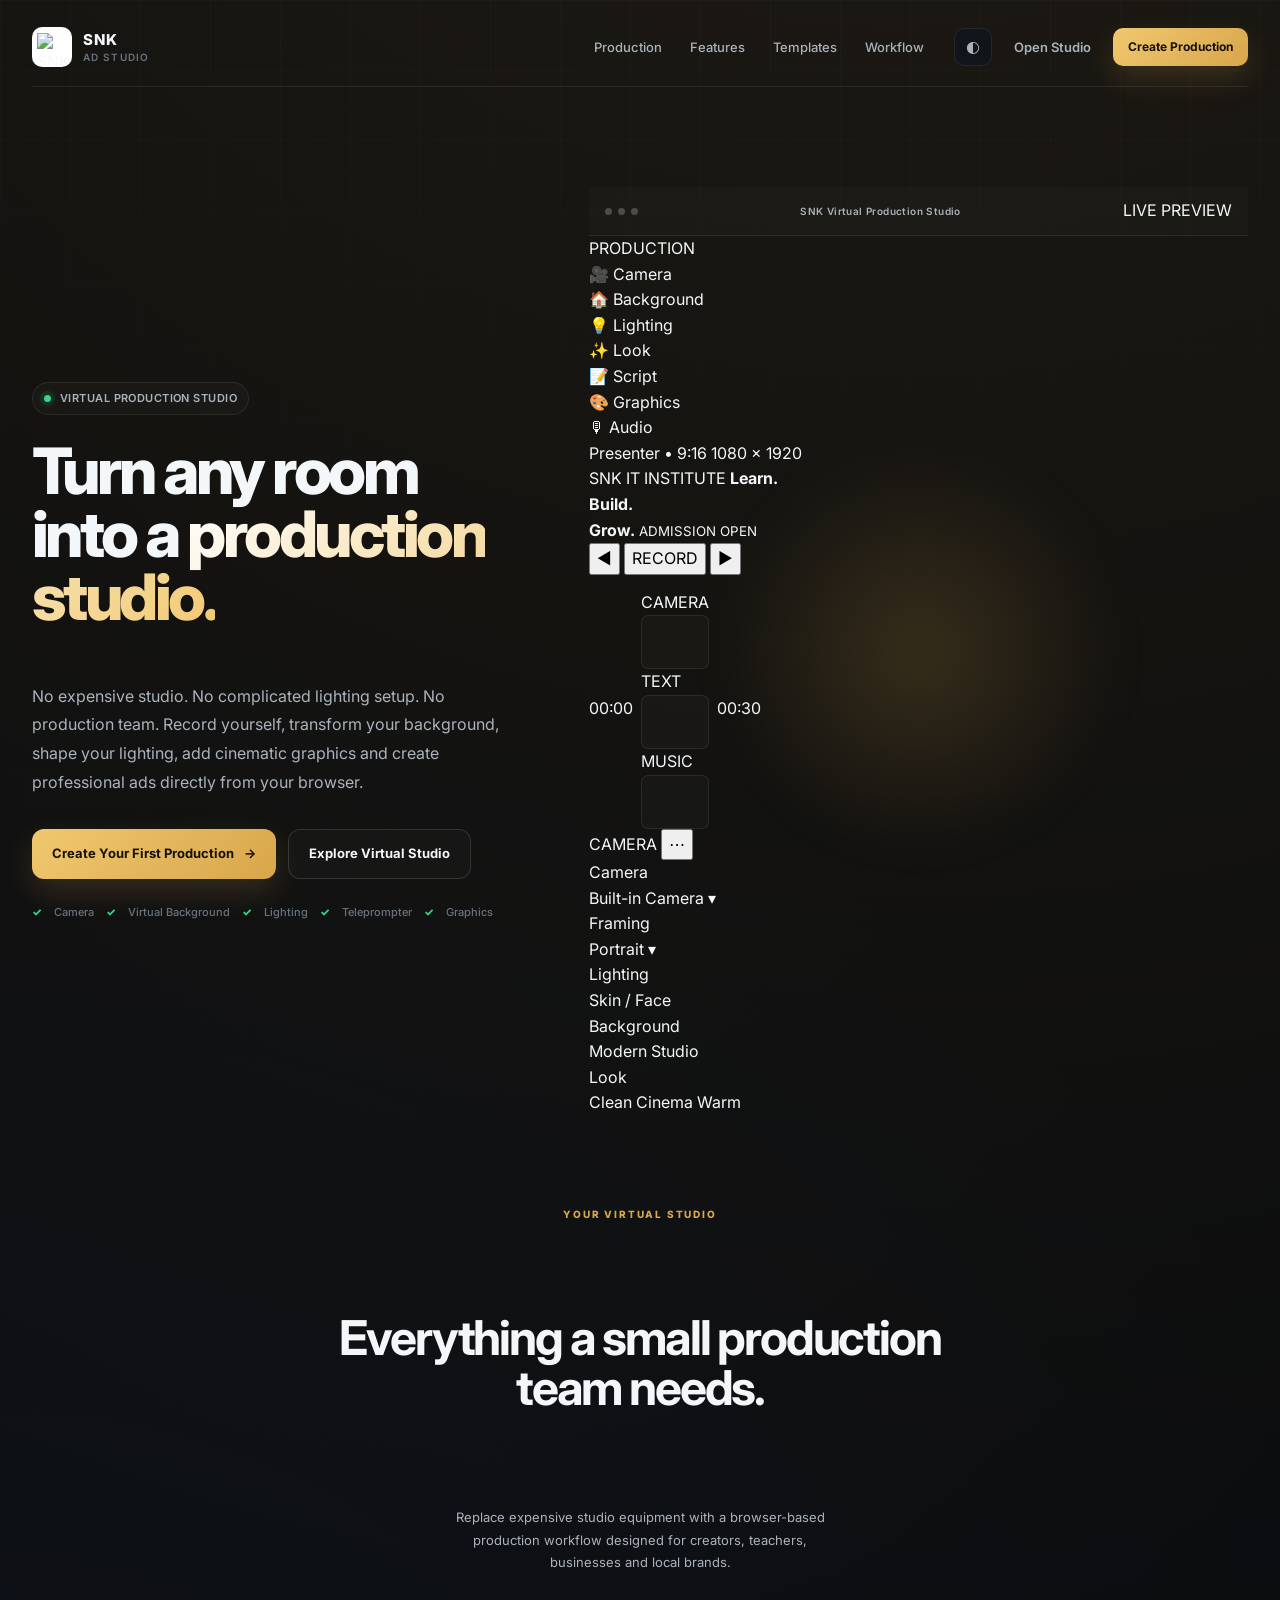
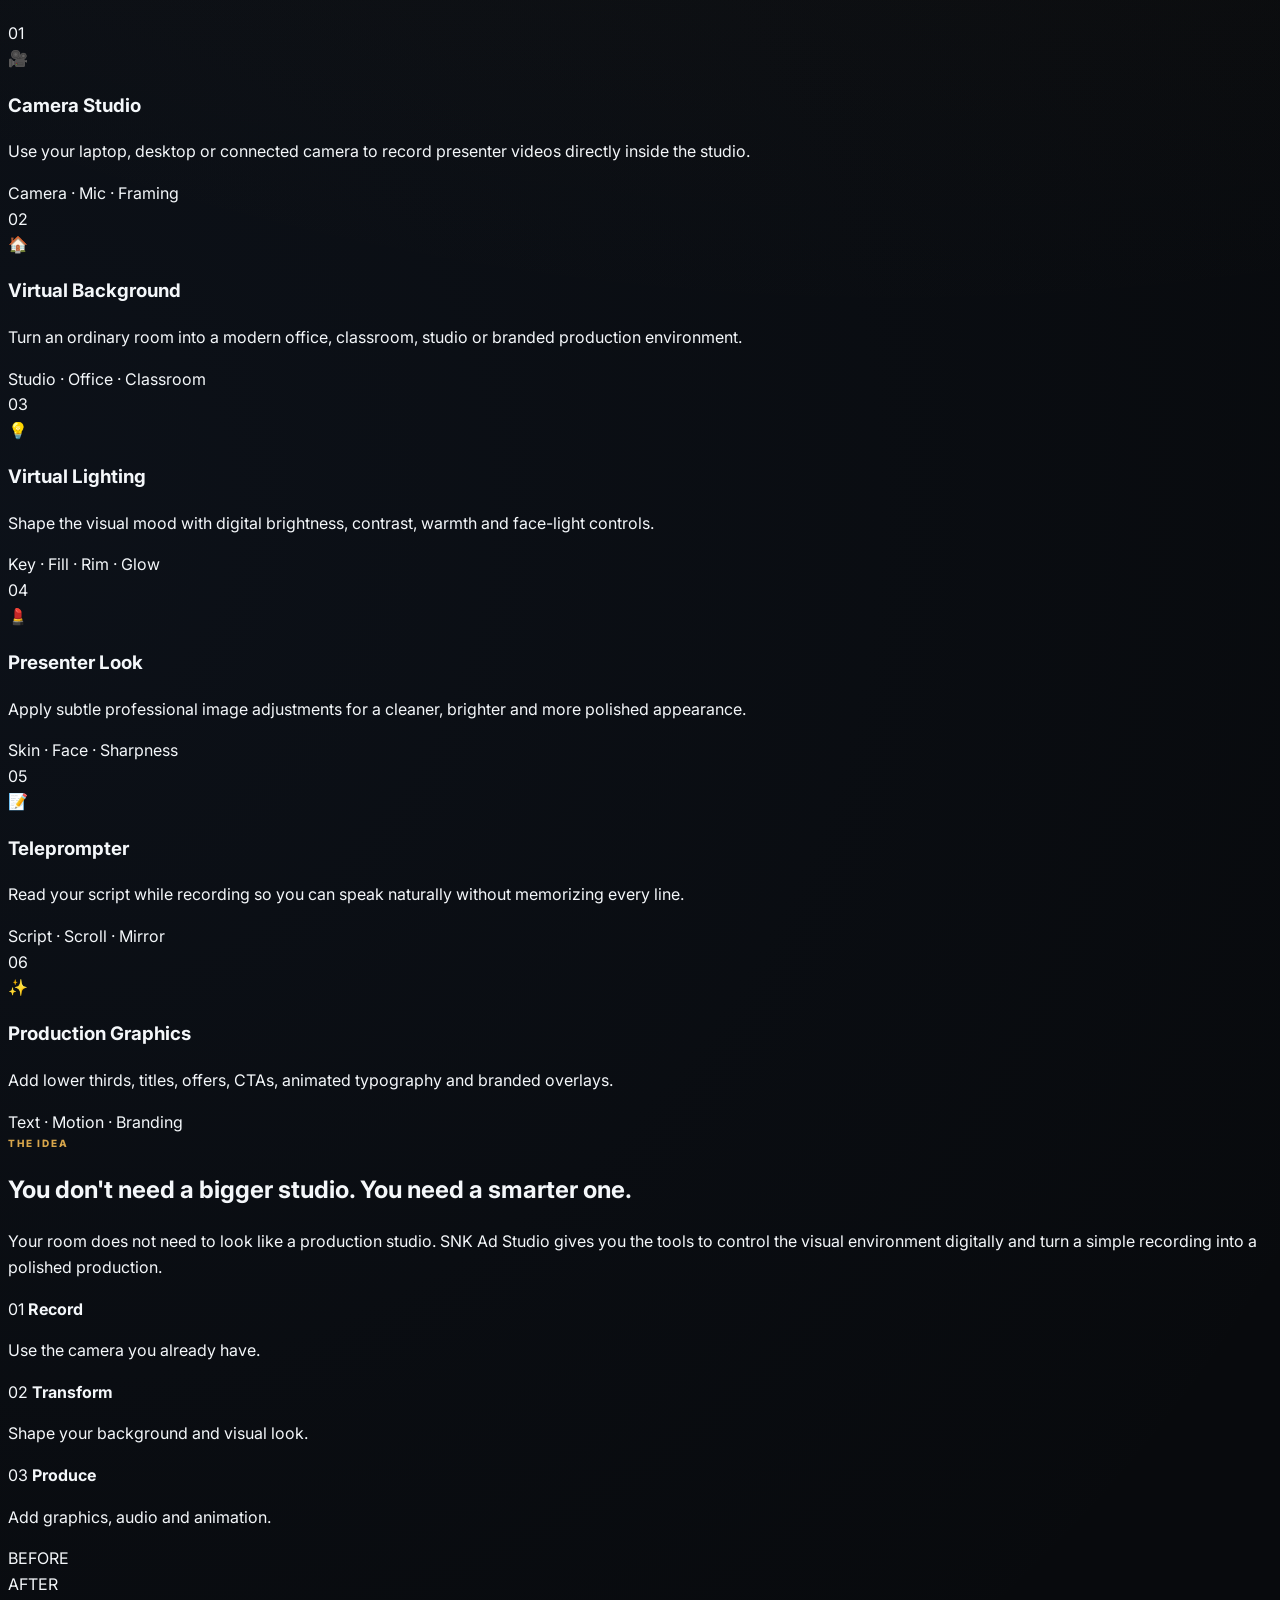
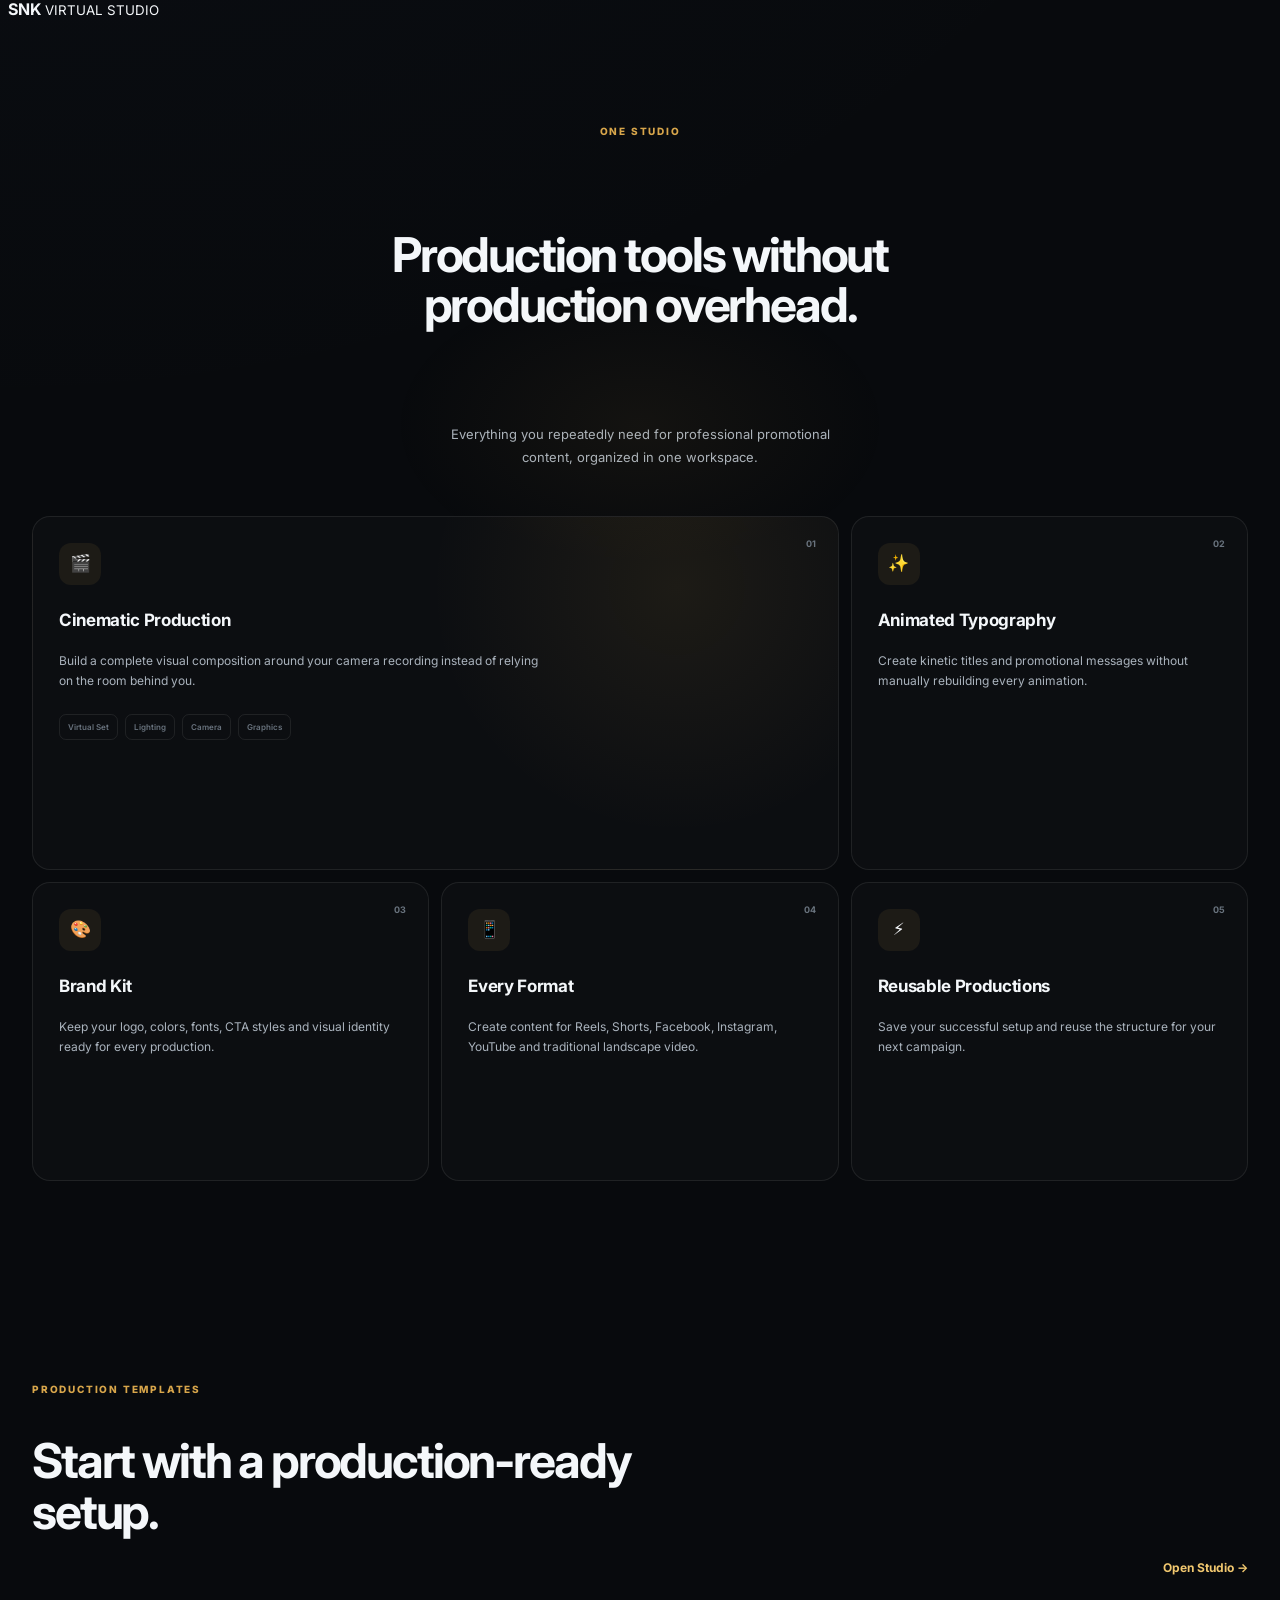
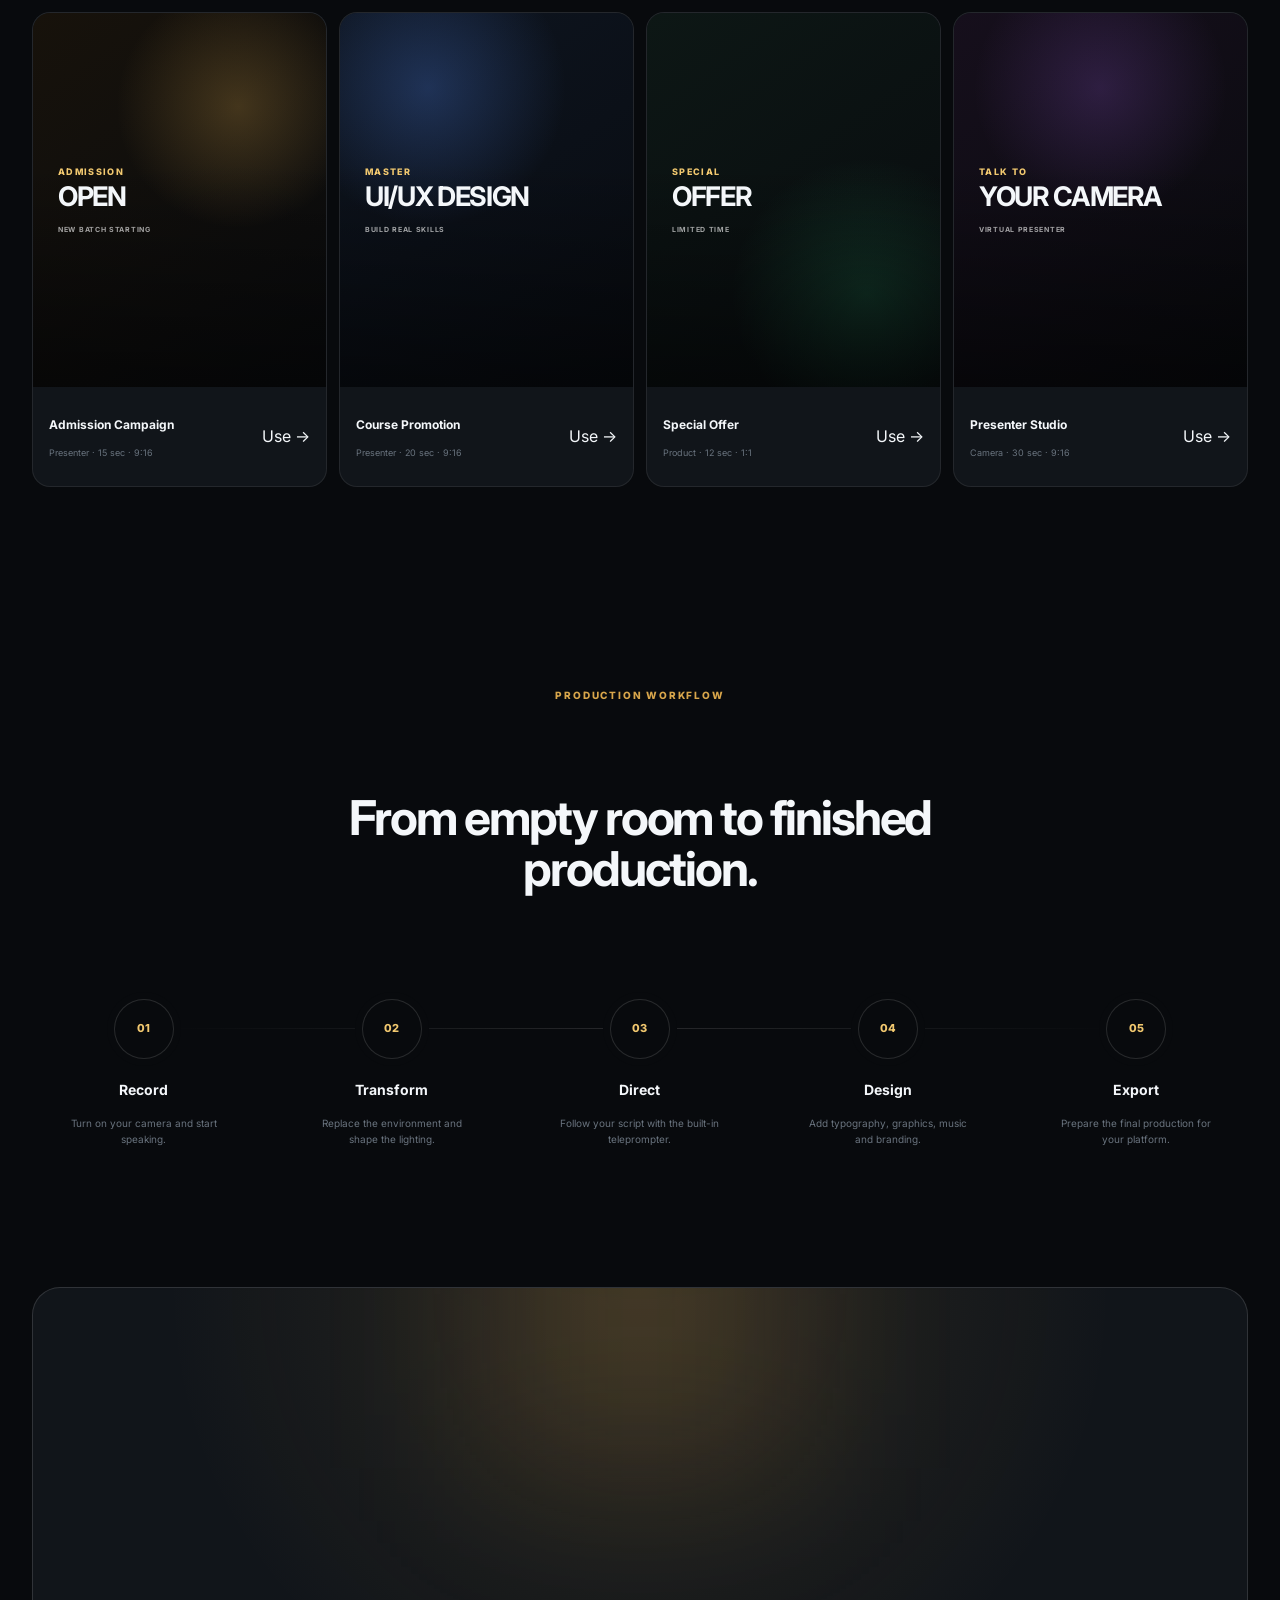
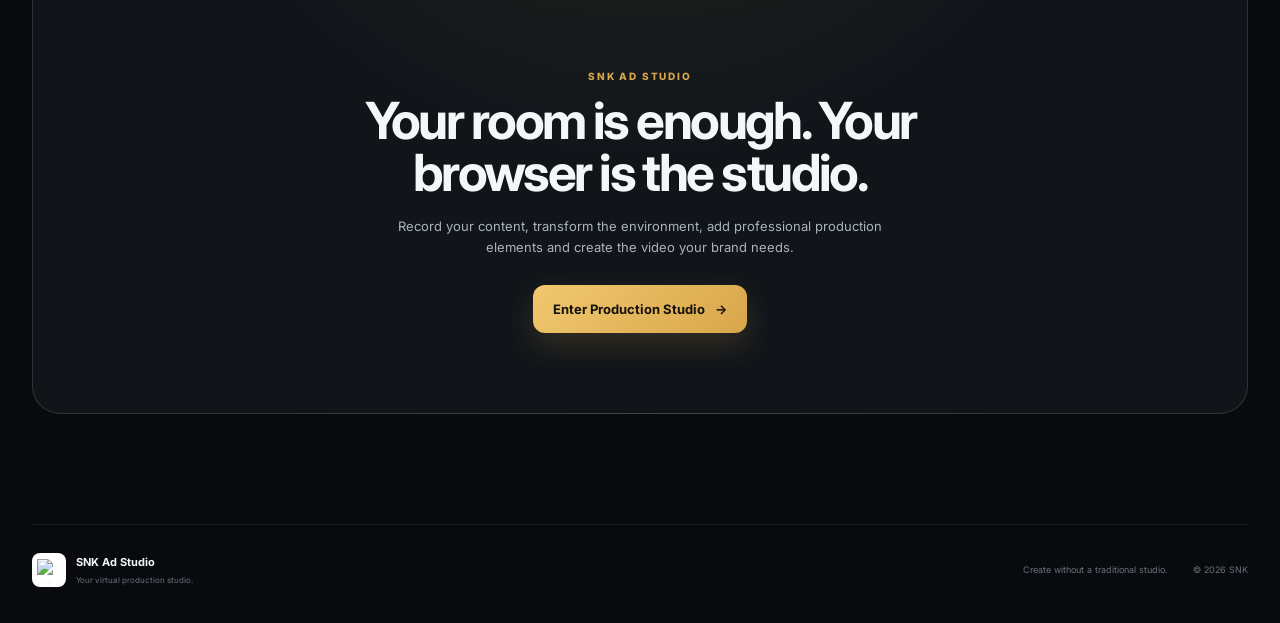
==== commit 42349e6c: "Update index.html" ====
--- a/index.html
+++ b/index.html
@@ -3,972 +3,1620 @@
 <head>
   <meta charset="UTF-8">
 
-  <meta name="viewport" content="width=device-width, initial-scale=1.0">
-
-  <title>SNK Ad Studio — Create. Animate. Publish.</title>
+  <meta
+    name="viewport"
+    content="width=device-width, initial-scale=1.0"
+  >
+
+  <title>
+    SNK Ad Studio — Your Virtual Production Studio
+  </title>
 
   <meta
     name="description"
-    content="SNK Ad Studio — Create premium promotional videos, animated ads and social media content faster."
+    content="Turn any room into a virtual production studio. Record, light, style, animate and create professional ads directly from your browser."
   >
 
-  <meta name="theme-color" content="#0b0d10">
-
-  <link rel="icon" type="image/svg+xml"
-        href="https://raw.githubusercontent.com/shahneilkhan/asset/main/SNK%20LOGO.svg">
+  <meta
+    name="theme-color"
+    content="#08090c"
+  >
+
+  <link
+    rel="icon"
+    type="image/svg+xml"
+    href="https://raw.githubusercontent.com/shahneilkhan/asset/main/SNK%20LOGO.svg"
+  >
 
   <link rel="preconnect" href="https://fonts.googleapis.com">
   <link rel="preconnect" href="https://fonts.gstatic.com" crossorigin>
 
   <link
-    href="https://fonts.googleapis.com/css2?family=Inter:wght@400;500;600;700;800&display=swap"
+    href="https://fonts.googleapis.com/css2?family=Inter:wght@400;500;600;700;800;900&display=swap"
     rel="stylesheet"
   >
 
-  <link rel="stylesheet" href="style.css">
+  <link
+    rel="stylesheet"
+    href="style.css"
+  >
 </head>
 
 <body>
 
+<div class="app">
+
   <!-- =====================================================
-       APP
+       TOP NAV
   ====================================================== -->
 
-  <div class="app">
-
-    <!-- ===================================================
-         TOP NAV
-    ==================================================== -->
-
-    <header class="topbar">
-
-      <a href="#" class="brand">
-
-        <div class="brand-logo">
-          <img
-            src="https://raw.githubusercontent.com/shahneilkhan/asset/main/SNK%20LOGO.svg"
-            alt="SNK"
+  <header class="topbar">
+
+    <a
+      href="#"
+      class="brand"
+      aria-label="SNK Ad Studio Home"
+    >
+
+      <div class="brand-logo">
+        <img
+          src="https://raw.githubusercontent.com/shahneilkhan/asset/main/SNK%20LOGO.svg"
+          alt="SNK"
+        >
+      </div>
+
+      <div class="brand-text">
+
+        <strong>SNK</strong>
+
+        <span>
+          Ad Studio
+        </span>
+
+      </div>
+
+    </a>
+
+
+    <nav class="main-nav">
+
+      <a href="#production">
+        Production
+      </a>
+
+      <a href="#features">
+        Features
+      </a>
+
+      <a href="#templates">
+        Templates
+      </a>
+
+      <a href="#workflow">
+        Workflow
+      </a>
+
+    </nav>
+
+
+    <div class="top-actions">
+
+      <button
+        class="icon-btn"
+        id="themeToggle"
+        aria-label="Toggle theme"
+        title="Toggle theme"
+      >
+        ◐
+      </button>
+
+      <a
+        href="studio.html"
+        class="login-link"
+      >
+        Open Studio
+      </a>
+
+      <a
+        href="studio.html"
+        class="primary-btn small"
+      >
+        Create Production
+      </a>
+
+    </div>
+
+  </header>
+
+
+  <!-- =====================================================
+       HERO
+  ====================================================== -->
+
+  <main>
+
+    <section class="hero">
+
+      <div class="hero-content">
+
+        <div class="eyebrow">
+
+          <span class="status-dot"></span>
+
+          VIRTUAL PRODUCTION STUDIO
+
+        </div>
+
+
+        <h1>
+
+          Turn any room into a
+
+          <span class="gradient-text">
+            production studio.
+          </span>
+
+        </h1>
+
+
+        <p class="hero-description">
+
+          No expensive studio.
+          No complicated lighting setup.
+          No production team.
+
+          Record yourself, transform your background,
+          shape your lighting, add cinematic graphics
+          and create professional ads directly from your browser.
+
+        </p>
+
+
+        <div class="hero-actions">
+
+          <a
+            href="studio.html"
+            class="primary-btn hero-btn"
           >
+
+            Create Your First Production
+
+            <span>
+              →
+            </span>
+
+          </a>
+
+
+          <a
+            href="#production"
+            class="secondary-btn"
+          >
+
+            Explore Virtual Studio
+
+          </a>
+
         </div>
 
-        <div class="brand-text">
-          <strong>SNK</strong>
-          <span>Ad Studio</span>
+
+        <div class="hero-note">
+
+          <span>✓</span>
+          Camera
+
+          <span>✓</span>
+          Virtual Background
+
+          <span>✓</span>
+          Lighting
+
+          <span>✓</span>
+          Teleprompter
+
+          <span>✓</span>
+          Graphics
+
         </div>
 
-      </a>
-
-
-      <nav class="main-nav">
-
-        <a href="#features">Features</a>
-        <a href="#templates">Templates</a>
-        <a href="#workflow">Workflow</a>
-
-      </nav>
-
-
-      <div class="top-actions">
-
-        <button
-          class="icon-btn"
-          id="themeToggle"
-          aria-label="Toggle theme"
-          title="Toggle theme"
-        >
-          ◐
-        </button>
-
-        <a href="#studio" class="login-link">
-          Open Studio
-        </a>
-
-        <a href="#studio" class="primary-btn small">
-          Create Ad
-        </a>
-
       </div>
 
-    </header>
-
-
-    <!-- ===================================================
-         HERO
-    ==================================================== -->
-
-    <main>
-
-      <section class="hero">
-
-        <div class="hero-content">
-
-          <div class="eyebrow">
-            <span class="status-dot"></span>
-            Built for SNK IT Institute
-          </div>
-
-
-          <h1>
-            Create
-            <span class="gradient-text">premium ads</span>
-            without rebuilding everything.
-          </h1>
-
-
-          <p class="hero-description">
-            Turn your script, camera recording, images and ideas into
-            polished promotional videos with reusable templates,
-            animated typography and SNK branding.
-          </p>
-
-
-          <div class="hero-actions">
-
-            <a href="#studio" class="primary-btn">
-              Create Your First Ad
-              <span>→</span>
-            </a>
-
-            <a href="#templates" class="secondary-btn">
-              Explore Templates
-            </a>
-
-          </div>
-
-
-          <div class="hero-note">
-
-            <span>✓</span>
-            Camera recording
-            <span>✓</span>
-            Text animation
-            <span>✓</span>
-            SNK brand presets
-
-          </div>
-
-        </div>
-
-
-        <!-- HERO PREVIEW -->
-
-        <div class="hero-preview">
-
-          <div class="window">
-
-            <div class="window-top">
-
-              <div class="window-dots">
-                <span></span>
-                <span></span>
-                <span></span>
-              </div>
-
-              <div class="window-title">
-                SNK Ad Studio
-              </div>
-
-              <div class="window-status">
-                ● Live Preview
-              </div>
+
+      <!-- =================================================
+           HERO STUDIO PREVIEW
+      ================================================== -->
+
+      <div class="hero-preview">
+
+        <div class="studio-window">
+
+          <div class="window-top">
+
+            <div class="window-dots">
+
+              <span></span>
+              <span></span>
+              <span></span>
 
             </div>
 
 
-            <div class="preview-body">
-
-              <aside class="preview-sidebar">
-
-                <div class="side-item active">
-                  <span>✦</span>
-                  Templates
-                </div>
-
-                <div class="side-item">
-                  <span>T</span>
-                  Text
-                </div>
-
-                <div class="side-item">
-                  <span>▣</span>
-                  Media
-                </div>
-
-                <div class="side-item">
-                  <span>◈</span>
-                  Animation
-                </div>
-
-                <div class="side-item">
-                  <span>♫</span>
+            <div class="window-title">
+
+              SNK Virtual Production Studio
+
+            </div>
+
+
+            <div class="window-live">
+
+              <span></span>
+
+              LIVE PREVIEW
+
+            </div>
+
+          </div>
+
+
+          <div class="studio-interface">
+
+
+            <!-- LEFT SIDEBAR -->
+
+            <aside class="studio-sidebar">
+
+              <div class="studio-side-title">
+                PRODUCTION
+              </div>
+
+
+              <div class="studio-tool active">
+
+                <span class="tool-icon">
+                  🎥
+                </span>
+
+                <span>
+                  Camera
+                </span>
+
+              </div>
+
+
+              <div class="studio-tool">
+
+                <span class="tool-icon">
+                  🏠
+                </span>
+
+                <span>
+                  Background
+                </span>
+
+              </div>
+
+
+              <div class="studio-tool">
+
+                <span class="tool-icon">
+                  💡
+                </span>
+
+                <span>
+                  Lighting
+                </span>
+
+              </div>
+
+
+              <div class="studio-tool">
+
+                <span class="tool-icon">
+                  ✨
+                </span>
+
+                <span>
+                  Look
+                </span>
+
+              </div>
+
+
+              <div class="studio-tool">
+
+                <span class="tool-icon">
+                  📝
+                </span>
+
+                <span>
+                  Script
+                </span>
+
+              </div>
+
+
+              <div class="studio-tool">
+
+                <span class="tool-icon">
+                  🎨
+                </span>
+
+                <span>
+                  Graphics
+                </span>
+
+              </div>
+
+
+              <div class="studio-tool">
+
+                <span class="tool-icon">
+                  🎙
+                </span>
+
+                <span>
                   Audio
-                </div>
-
-                <div class="side-item">
-                  <span>◆</span>
-                  Brand
-                </div>
-
-              </aside>
-
-
-              <div class="preview-center">
-
-                <div class="video-canvas">
-
-                  <div class="canvas-gradient"></div>
-
-                  <div class="canvas-content">
-
-                    <span class="canvas-small">
+                </span>
+
+              </div>
+
+            </aside>
+
+
+            <!-- CENTER -->
+
+            <div class="studio-center">
+
+              <div class="canvas-toolbar">
+
+                <span>
+                  Presenter • 9:16
+                </span>
+
+                <span>
+                  1080 × 1920
+                </span>
+
+              </div>
+
+
+              <div class="production-canvas">
+
+                <div class="virtual-room">
+
+                  <div class="room-light one"></div>
+                  <div class="room-light two"></div>
+
+                  <div class="room-grid"></div>
+
+
+                  <div class="camera-person">
+
+                    <div class="person-head"></div>
+
+                    <div class="person-body"></div>
+
+                  </div>
+
+
+                  <div class="floating-copy">
+
+                    <span>
                       SNK IT INSTITUTE
                     </span>
 
-                    <h3>
-                      Build Skills.<br>
-                      Build Your Future.
-                    </h3>
-
-                    <div class="canvas-line"></div>
-
-                    <span class="canvas-cta">
-                      ENROLL NOW →
+                    <strong>
+                      Learn.<br>
+                      Build.<br>
+                      Grow.
+                    </strong>
+
+                    <small>
+                      ADMISSION OPEN
+                    </small>
+
+                  </div>
+
+
+                  <div class="camera-frame">
+
+                    <span class="frame-corner tl"></span>
+                    <span class="frame-corner tr"></span>
+                    <span class="frame-corner bl"></span>
+                    <span class="frame-corner br"></span>
+
+                  </div>
+
+                </div>
+
+              </div>
+
+
+              <div class="preview-controls">
+
+                <button>
+                  ◀
+                </button>
+
+                <button class="record-button">
+
+                  <span></span>
+
+                  RECORD
+
+                </button>
+
+                <button>
+                  ▶
+                </button>
+
+              </div>
+
+
+              <div class="mini-timeline">
+
+                <div class="timeline-time">
+                  00:00
+                </div>
+
+                <div class="timeline-area">
+
+                  <div class="timeline-row">
+
+                    <span>
+                      CAMERA
                     </span>
 
+                    <div class="timeline-track">
+                      <div class="track-camera"></div>
+                    </div>
+
                   </div>
 
+
+                  <div class="timeline-row">
+
+                    <span>
+                      TEXT
+                    </span>
+
+                    <div class="timeline-track">
+                      <div class="track-text"></div>
+                    </div>
+
+                  </div>
+
+
+                  <div class="timeline-row">
+
+                    <span>
+                      MUSIC
+                    </span>
+
+                    <div class="timeline-track">
+                      <div class="track-audio"></div>
+                    </div>
+
+                  </div>
+
                 </div>
 
-
-                <div class="mini-timeline">
-
-                  <div class="timeline-label">
-                    00:00
-                  </div>
-
-                  <div class="timeline-track">
-
-                    <div class="timeline-block text-block">
-                      TEXT
-                    </div>
-
-                    <div class="timeline-block media-block">
-                      MEDIA
-                    </div>
-
-                    <div class="timeline-block audio-block">
-                      MUSIC
-                    </div>
-
-                  </div>
-
-                  <div class="timeline-label">
-                    00:15
-                  </div>
-
+                <div class="timeline-time">
+                  00:30
                 </div>
 
               </div>
 
-
-              <aside class="preview-inspector">
-
-                <div class="inspector-title">
-                  Text
+            </div>
+
+
+            <!-- RIGHT INSPECTOR -->
+
+            <aside class="studio-inspector">
+
+              <div class="inspector-header">
+
+                <span>
+                  CAMERA
+                </span>
+
+                <button>
+                  ⋯
+                </button>
+
+              </div>
+
+
+              <div class="fake-control">
+
+                <label>
+                  Camera
+                </label>
+
+                <div>
+                  Built-in Camera
+                  <span>
+                    ▾
+                  </span>
                 </div>
 
-                <div class="fake-input">
-                  Build Skills.
+              </div>
+
+
+              <div class="fake-control">
+
+                <label>
+                  Framing
+                </label>
+
+                <div>
+                  Portrait
+                  <span>
+                    ▾
+                  </span>
                 </div>
 
-                <div class="fake-input">
-                  Inter / Bold
+              </div>
+
+
+              <div class="fake-control">
+
+                <label>
+                  Lighting
+                </label>
+
+                <div class="slider">
+
+                  <span></span>
+
                 </div>
 
-                <div class="fake-row">
-
-                  <span>Animation</span>
-
-                  <strong>Word Reveal</strong>
+              </div>
+
+
+              <div class="fake-control">
+
+                <label>
+                  Skin / Face
+                </label>
+
+                <div class="slider">
+
+                  <span></span>
 
                 </div>
 
-                <div class="fake-row">
-
-                  <span>Duration</span>
-
-                  <strong>0.80s</strong>
+              </div>
+
+
+              <div class="fake-control">
+
+                <label>
+                  Background
+                </label>
+
+                <div class="background-choice">
+
+                  <span></span>
+
+                  Modern Studio
 
                 </div>
 
-                <div class="fake-row">
-
-                  <span>Color</span>
-
-                  <strong>SNK Gold</strong>
+              </div>
+
+
+              <div class="fake-control">
+
+                <label>
+                  Look
+                </label>
+
+                <div class="look-pills">
+
+                  <span class="selected">
+                    Clean
+                  </span>
+
+                  <span>
+                    Cinema
+                  </span>
+
+                  <span>
+                    Warm
+                  </span>
 
                 </div>
 
-              </aside>
+              </div>
+
+            </aside>
+
+          </div>
+
+        </div>
+
+      </div>
+
+    </section>
+
+
+    <!-- =====================================================
+         PRODUCTION PROMISE
+    ====================================================== -->
+
+    <section
+      class="production-section"
+      id="production"
+    >
+
+      <div class="section-heading centered">
+
+        <span class="section-label">
+          YOUR VIRTUAL STUDIO
+        </span>
+
+        <h2>
+          Everything a small production team needs.
+        </h2>
+
+        <p>
+          Replace expensive studio equipment with a browser-based
+          production workflow designed for creators, teachers,
+          businesses and local brands.
+        </p>
+
+      </div>
+
+
+      <div class="production-grid">
+
+
+        <article class="production-card">
+
+          <div class="production-card-number">
+            01
+          </div>
+
+          <div class="production-icon">
+            🎥
+          </div>
+
+          <h3>
+            Camera Studio
+          </h3>
+
+          <p>
+            Use your laptop, desktop or connected camera
+            to record presenter videos directly inside the studio.
+          </p>
+
+          <div class="production-meta">
+            Camera · Mic · Framing
+          </div>
+
+        </article>
+
+
+        <article class="production-card featured">
+
+          <div class="production-card-number">
+            02
+          </div>
+
+          <div class="production-icon">
+            🏠
+          </div>
+
+          <h3>
+            Virtual Background
+          </h3>
+
+          <p>
+            Turn an ordinary room into a modern office,
+            classroom, studio or branded production environment.
+          </p>
+
+          <div class="production-meta">
+            Studio · Office · Classroom
+          </div>
+
+        </article>
+
+
+        <article class="production-card">
+
+          <div class="production-card-number">
+            03
+          </div>
+
+          <div class="production-icon">
+            💡
+          </div>
+
+          <h3>
+            Virtual Lighting
+          </h3>
+
+          <p>
+            Shape the visual mood with digital brightness,
+            contrast, warmth and face-light controls.
+          </p>
+
+          <div class="production-meta">
+            Key · Fill · Rim · Glow
+          </div>
+
+        </article>
+
+
+        <article class="production-card">
+
+          <div class="production-card-number">
+            04
+          </div>
+
+          <div class="production-icon">
+            💄
+          </div>
+
+          <h3>
+            Presenter Look
+          </h3>
+
+          <p>
+            Apply subtle professional image adjustments
+            for a cleaner, brighter and more polished appearance.
+          </p>
+
+          <div class="production-meta">
+            Skin · Face · Sharpness
+          </div>
+
+        </article>
+
+
+        <article class="production-card">
+
+          <div class="production-card-number">
+            05
+          </div>
+
+          <div class="production-icon">
+            📝
+          </div>
+
+          <h3>
+            Teleprompter
+          </h3>
+
+          <p>
+            Read your script while recording so you can
+            speak naturally without memorizing every line.
+          </p>
+
+          <div class="production-meta">
+            Script · Scroll · Mirror
+          </div>
+
+        </article>
+
+
+        <article class="production-card">
+
+          <div class="production-card-number">
+            06
+          </div>
+
+          <div class="production-icon">
+            ✨
+          </div>
+
+          <h3>
+            Production Graphics
+          </h3>
+
+          <p>
+            Add lower thirds, titles, offers, CTAs,
+            animated typography and branded overlays.
+          </p>
+
+          <div class="production-meta">
+            Text · Motion · Branding
+          </div>
+
+        </article>
+
+
+      </div>
+
+    </section>
+
+
+    <!-- =====================================================
+         WHY SNK
+    ====================================================== -->
+
+    <section class="why-section">
+
+      <div class="why-content">
+
+        <span class="section-label">
+          THE IDEA
+        </span>
+
+        <h2>
+          You don't need a bigger studio.
+          You need a smarter one.
+        </h2>
+
+        <p>
+          Your room does not need to look like a production studio.
+          SNK Ad Studio gives you the tools to control the visual
+          environment digitally and turn a simple recording into
+          a polished production.
+        </p>
+
+
+        <div class="why-points">
+
+          <div>
+            <span>01</span>
+            <strong>
+              Record
+            </strong>
+            <p>
+              Use the camera you already have.
+            </p>
+          </div>
+
+
+          <div>
+            <span>02</span>
+            <strong>
+              Transform
+            </strong>
+            <p>
+              Shape your background and visual look.
+            </p>
+          </div>
+
+
+          <div>
+            <span>03</span>
+            <strong>
+              Produce
+            </strong>
+            <p>
+              Add graphics, audio and animation.
+            </p>
+          </div>
+
+        </div>
+
+      </div>
+
+
+      <div class="why-visual">
+
+        <div class="before-after">
+
+          <div class="before-panel">
+
+            <span>
+              BEFORE
+            </span>
+
+            <div class="room-placeholder">
+
+              <div class="chair"></div>
+
+              <div class="person-placeholder"></div>
 
             </div>
 
           </div>
 
+
+          <div class="after-panel">
+
+            <span>
+              AFTER
+            </span>
+
+            <div class="virtual-placeholder">
+
+              <div class="virtual-glow"></div>
+
+              <strong>
+                SNK
+              </strong>
+
+              <small>
+                VIRTUAL STUDIO
+              </small>
+
+            </div>
+
+          </div>
+
+          <div class="comparison-line"></div>
+
         </div>
 
-      </section>
-
-
-      <!-- =================================================
-           STUDIO QUICK START
-      ================================================== -->
-
-      <section class="studio-section" id="studio">
-
-        <div class="section-heading">
+      </div>
+
+    </section>
+
+
+    <!-- =====================================================
+         FEATURES
+    ====================================================== -->
+
+    <section
+      class="features-section"
+      id="features"
+    >
+
+      <div class="section-heading centered">
+
+        <span class="section-label">
+          ONE STUDIO
+        </span>
+
+        <h2>
+          Production tools without production overhead.
+        </h2>
+
+        <p>
+          Everything you repeatedly need for professional
+          promotional content, organized in one workspace.
+        </p>
+
+      </div>
+
+
+      <div class="feature-grid">
+
+
+        <article class="feature-card large">
+
+          <div class="feature-number">
+            01
+          </div>
+
+          <div class="feature-icon">
+            🎬
+          </div>
+
+          <h3>
+            Cinematic Production
+          </h3>
+
+          <p>
+            Build a complete visual composition around your
+            camera recording instead of relying on the room
+            behind you.
+          </p>
+
+          <div class="feature-tags">
+
+            <span>
+              Virtual Set
+            </span>
+
+            <span>
+              Lighting
+            </span>
+
+            <span>
+              Camera
+            </span>
+
+            <span>
+              Graphics
+            </span>
+
+          </div>
+
+        </article>
+
+
+        <article class="feature-card">
+
+          <div class="feature-number">
+            02
+          </div>
+
+          <div class="feature-icon">
+            ✨
+          </div>
+
+          <h3>
+            Animated Typography
+          </h3>
+
+          <p>
+            Create kinetic titles and promotional messages
+            without manually rebuilding every animation.
+          </p>
+
+        </article>
+
+
+        <article class="feature-card">
+
+          <div class="feature-number">
+            03
+          </div>
+
+          <div class="feature-icon">
+            🎨
+          </div>
+
+          <h3>
+            Brand Kit
+          </h3>
+
+          <p>
+            Keep your logo, colors, fonts, CTA styles and
+            visual identity ready for every production.
+          </p>
+
+        </article>
+
+
+        <article class="feature-card">
+
+          <div class="feature-number">
+            04
+          </div>
+
+          <div class="feature-icon">
+            📱
+          </div>
+
+          <h3>
+            Every Format
+          </h3>
+
+          <p>
+            Create content for Reels, Shorts, Facebook,
+            Instagram, YouTube and traditional landscape video.
+          </p>
+
+        </article>
+
+
+        <article class="feature-card">
+
+          <div class="feature-number">
+            05
+          </div>
+
+          <div class="feature-icon">
+            ⚡
+          </div>
+
+          <h3>
+            Reusable Productions
+          </h3>
+
+          <p>
+            Save your successful setup and reuse the structure
+            for your next campaign.
+          </p>
+
+        </article>
+
+
+      </div>
+
+    </section>
+
+
+    <!-- =====================================================
+         TEMPLATES
+    ====================================================== -->
+
+    <section
+      class="templates-section"
+      id="templates"
+    >
+
+      <div class="section-heading">
+
+        <div>
+
+          <span class="section-label">
+            PRODUCTION TEMPLATES
+          </span>
+
+          <h2>
+            Start with a production-ready setup.
+          </h2>
+
+        </div>
+
+
+        <a
+          href="studio.html"
+          class="text-link"
+        >
+          Open Studio →
+        </a>
+
+      </div>
+
+
+      <div class="template-grid">
+
+
+        <article class="template-card">
+
+          <div class="template-preview admission">
+
+            <span>
+              ADMISSION
+            </span>
+
+            <strong>
+              OPEN
+            </strong>
+
+            <small>
+              NEW BATCH STARTING
+            </small>
+
+          </div>
+
+
+          <div class="template-info">
+
+            <div>
+
+              <h3>
+                Admission Campaign
+              </h3>
+
+              <p>
+                Presenter · 15 sec · 9:16
+              </p>
+
+            </div>
+
+            <a href="studio.html">
+              Use →
+            </a>
+
+          </div>
+
+        </article>
+
+
+        <article class="template-card">
+
+          <div class="template-preview course">
+
+            <span>
+              MASTER
+            </span>
+
+            <strong>
+              UI/UX DESIGN
+            </strong>
+
+            <small>
+              BUILD REAL SKILLS
+            </small>
+
+          </div>
+
+
+          <div class="template-info">
+
+            <div>
+
+              <h3>
+                Course Promotion
+              </h3>
+
+              <p>
+                Presenter · 20 sec · 9:16
+              </p>
+
+            </div>
+
+            <a href="studio.html">
+              Use →
+            </a>
+
+          </div>
+
+        </article>
+
+
+        <article class="template-card">
+
+          <div class="template-preview offer">
+
+            <span>
+              SPECIAL
+            </span>
+
+            <strong>
+              OFFER
+            </strong>
+
+            <small>
+              LIMITED TIME
+            </small>
+
+          </div>
+
+
+          <div class="template-info">
+
+            <div>
+
+              <h3>
+                Special Offer
+              </h3>
+
+              <p>
+                Product · 12 sec · 1:1
+              </p>
+
+            </div>
+
+            <a href="studio.html">
+              Use →
+            </a>
+
+          </div>
+
+        </article>
+
+
+        <article class="template-card">
+
+          <div class="template-preview presenter">
+
+            <span>
+              TALK TO
+            </span>
+
+            <strong>
+              YOUR CAMERA
+            </strong>
+
+            <small>
+              VIRTUAL PRESENTER
+            </small>
+
+          </div>
+
+
+          <div class="template-info">
+
+            <div>
+
+              <h3>
+                Presenter Studio
+              </h3>
+
+              <p>
+                Camera · 30 sec · 9:16
+              </p>
+
+            </div>
+
+            <a href="studio.html">
+              Use →
+            </a>
+
+          </div>
+
+        </article>
+
+
+      </div>
+
+    </section>
+
+
+    <!-- =====================================================
+         WORKFLOW
+    ====================================================== -->
+
+    <section
+      class="workflow-section"
+      id="workflow"
+    >
+
+      <div class="section-heading centered">
+
+        <span class="section-label">
+          PRODUCTION WORKFLOW
+        </span>
+
+        <h2>
+          From empty room to finished production.
+        </h2>
+
+      </div>
+
+
+      <div class="workflow">
+
+        <div class="workflow-line"></div>
+
+
+        <div class="workflow-step">
+
+          <span>
+            01
+          </span>
 
           <div>
 
-            <span class="section-label">
-              QUICK START
-            </span>
-
-            <h2>
-              What do you want to create?
-            </h2>
-
-          </div>
-
-          <p>
-            Start with a ready-made workflow and customize it
-            for your next SNK campaign.
-          </p>
+            <h3>
+              Record
+            </h3>
+
+            <p>
+              Turn on your camera and start speaking.
+            </p>
+
+          </div>
 
         </div>
 
 
-        <div class="quick-grid">
-
-
-          <button class="quick-card">
-
-            <div class="quick-icon">
-              🎬
-            </div>
-
-            <div>
-              <h3>New Ad</h3>
-
-              <p>
-                Start a promotional video from scratch.
-              </p>
-            </div>
-
-            <span class="quick-arrow">→</span>
-
-          </button>
-
-
-          <button class="quick-card">
-
-            <div class="quick-icon">
-              🎥
-            </div>
-
-            <div>
-              <h3>Presenter Video</h3>
-
-              <p>
-                Record yourself directly with your camera.
-              </p>
-            </div>
-
-            <span class="quick-arrow">→</span>
-
-          </button>
-
-
-          <button class="quick-card">
-
-            <div class="quick-icon">
-              ✨
-            </div>
-
-            <div>
-              <h3>Animated Text</h3>
-
-              <p>
-                Create kinetic typography quickly.
-              </p>
-            </div>
-
-            <span class="quick-arrow">→</span>
-
-          </button>
-
-
-          <button class="quick-card">
-
-            <div class="quick-icon">
-              📱
-            </div>
-
-            <div>
-              <h3>Social Ad</h3>
-
-              <p>
-                Create a Reel, Short or social promotion.
-              </p>
-            </div>
-
-            <span class="quick-arrow">→</span>
-
-          </button>
-
+        <div class="workflow-step">
+
+          <span>
+            02
+          </span>
+
+          <div>
+
+            <h3>
+              Transform
+            </h3>
+
+            <p>
+              Replace the environment and shape the lighting.
+            </p>
+
+          </div>
 
         </div>
 
-      </section>
-
-
-      <!-- =================================================
-           FEATURES
-      ================================================== -->
-
-      <section class="features-section" id="features">
-
-        <div class="section-heading centered">
-
-          <span class="section-label">
-            ONE STUDIO
+
+        <div class="workflow-step">
+
+          <span>
+            03
           </span>
 
-          <h2>
-            Everything you repeat in Premiere,
-            made faster.
-          </h2>
-
-          <p>
-            SNK Ad Studio focuses on the repetitive production
-            work that slows down everyday advertising.
-          </p>
+          <div>
+
+            <h3>
+              Direct
+            </h3>
+
+            <p>
+              Follow your script with the built-in teleprompter.
+            </p>
+
+          </div>
 
         </div>
 
 
-        <div class="feature-grid">
-
-
-          <article class="feature-card large">
-
-            <div class="feature-number">
-              01
-            </div>
-
-            <div class="feature-icon">
-              ✨
-            </div>
+        <div class="workflow-step">
+
+          <span>
+            04
+          </span>
+
+          <div>
 
             <h3>
-              Animated Typography
+              Design
             </h3>
 
             <p>
-              Apply professional text animations without manually
-              rebuilding keyframes every time.
+              Add typography, graphics, music and branding.
             </p>
 
-            <div class="feature-tags">
-
-              <span>Word Reveal</span>
-              <span>Typewriter</span>
-              <span>Mask</span>
-              <span>Glitch</span>
-
-            </div>
-
-          </article>
-
-
-          <article class="feature-card">
-
-            <div class="feature-number">
-              02
-            </div>
-
-            <div class="feature-icon">
-              🎥
-            </div>
+          </div>
+
+        </div>
+
+
+        <div class="workflow-step">
+
+          <span>
+            05
+          </span>
+
+          <div>
 
             <h3>
-              Presenter Mode
+              Export
             </h3>
 
             <p>
-              Record your face and voice directly from your browser.
+              Prepare the final production for your platform.
             </p>
 
-          </article>
-
-
-          <article class="feature-card">
-
-            <div class="feature-number">
-              03
-            </div>
-
-            <div class="feature-icon">
-              🎨
-            </div>
-
-            <h3>
-              SNK Brand Kit
-            </h3>
-
-            <p>
-              Logo, colors, fonts and CTA styles ready for every project.
-            </p>
-
-          </article>
-
-
-          <article class="feature-card">
-
-            <div class="feature-number">
-              04
-            </div>
-
-            <div class="feature-icon">
-              📐
-            </div>
-
-            <h3>
-              Any Format
-            </h3>
-
-            <p>
-              Build for Reels, Shorts, Instagram, Facebook or YouTube.
-            </p>
-
-          </article>
-
-
-          <article class="feature-card">
-
-            <div class="feature-number">
-              05
-            </div>
-
-            <div class="feature-icon">
-              ⚡
-            </div>
-
-            <h3>
-              Reusable Templates
-            </h3>
-
-            <p>
-              Save successful ad structures and reuse them in seconds.
-            </p>
-
-          </article>
-
+          </div>
 
         </div>
 
-      </section>
-
-
-      <!-- =================================================
-           TEMPLATES
-      ================================================== -->
-
-      <section class="templates-section" id="templates">
-
-        <div class="section-heading">
-
-          <div>
-
-            <span class="section-label">
-              TEMPLATES
-            </span>
-
-            <h2>
-              Start with a proven structure.
-            </h2>
-
-          </div>
-
-          <a href="#studio" class="text-link">
-            View all templates →
-          </a>
-
-        </div>
-
-
-        <div class="template-grid">
-
-
-          <article class="template-card">
-
-            <div class="template-preview admission">
-
-              <span>
-                ADMISSION
-              </span>
-
-              <strong>
-                OPEN
-              </strong>
-
-              <small>
-                NEW BATCH STARTING
-              </small>
-
-            </div>
-
-            <div class="template-info">
-
-              <div>
-                <h3>Admission Open</h3>
-                <p>15 sec · 9:16</p>
-              </div>
-
-              <button>
-                Use →
-              </button>
-
-            </div>
-
-          </article>
-
-
-          <article class="template-card">
-
-            <div class="template-preview course">
-
-              <span>
-                MASTER
-              </span>
-
-              <strong>
-                UI/UX DESIGN
-              </strong>
-
-              <small>
-                BUILD REAL SKILLS
-              </small>
-
-            </div>
-
-            <div class="template-info">
-
-              <div>
-                <h3>Course Promotion</h3>
-                <p>20 sec · 9:16</p>
-              </div>
-
-              <button>
-                Use →
-              </button>
-
-            </div>
-
-          </article>
-
-
-          <article class="template-card">
-
-            <div class="template-preview offer">
-
-              <span>
-                SPECIAL
-              </span>
-
-              <strong>
-                OFFER
-              </strong>
-
-              <small>
-                LIMITED TIME
-              </small>
-
-            </div>
-
-            <div class="template-info">
-
-              <div>
-                <h3>Special Offer</h3>
-                <p>12 sec · 1:1</p>
-              </div>
-
-              <button>
-                Use →
-              </button>
-
-            </div>
-
-          </article>
-
-
-          <article class="template-card">
-
-            <div class="template-preview presenter">
-
-              <span>
-                TALK TO
-              </span>
-
-              <strong>
-                YOUR CAMERA
-              </strong>
-
-              <small>
-                PRESENTER MODE
-              </small>
-
-            </div>
-
-            <div class="template-info">
-
-              <div>
-                <h3>Presenter Ad</h3>
-                <p>30 sec · 9:16</p>
-              </div>
-
-              <button>
-                Use →
-              </button>
-
-            </div>
-
-          </article>
-
-
-        </div>
-
-      </section>
-
-
-      <!-- =================================================
-           WORKFLOW
-      ================================================== -->
-
-      <section class="workflow-section" id="workflow">
-
-        <div class="section-heading centered">
-
-          <span class="section-label">
-            WORKFLOW
+
+      </div>
+
+    </section>
+
+
+    <!-- =====================================================
+         CTA
+    ====================================================== -->
+
+    <section class="cta-section">
+
+      <div class="cta-box">
+
+        <div class="cta-glow"></div>
+
+
+        <span class="section-label">
+          SNK AD STUDIO
+        </span>
+
+
+        <h2>
+          Your room is enough.
+          Your browser is the studio.
+        </h2>
+
+
+        <p>
+          Record your content, transform the environment,
+          add professional production elements and create
+          the video your brand needs.
+        </p>
+
+
+        <a
+          href="studio.html"
+          class="primary-btn"
+        >
+
+          Enter Production Studio
+
+          <span>
+            →
           </span>
 
-          <h2>
-            From idea to finished ad.
-          </h2>
-
-        </div>
-
-
-        <div class="workflow">
-
-          <div class="workflow-line"></div>
-
-
-          <div class="workflow-step">
-
-            <span>01</span>
-
-            <div>
-              <h3>Choose</h3>
-
-              <p>
-                Pick a template or start from scratch.
-              </p>
-            </div>
-
-          </div>
-
-
-          <div class="workflow-step">
-
-            <span>02</span>
-
-            <div>
-              <h3>Create</h3>
-
-              <p>
-                Add your text, media or camera recording.
-              </p>
-            </div>
-
-          </div>
-
-
-          <div class="workflow-step">
-
-            <span>03</span>
-
-            <div>
-              <h3>Animate</h3>
-
-              <p>
-                Apply ready-made animation presets.
-              </p>
-            </div>
-
-          </div>
-
-
-          <div class="workflow-step">
-
-            <span>04</span>
-
-            <div>
-              <h3>Brand</h3>
-
-              <p>
-                Apply your SNK brand kit automatically.
-              </p>
-            </div>
-
-          </div>
-
-
-          <div class="workflow-step">
-
-            <span>05</span>
-
-            <div>
-              <h3>Export</h3>
-
-              <p>
-                Preview and export your final video.
-              </p>
-            </div>
-
-          </div>
-
-
-        </div>
-
-      </section>
-
-
-      <!-- =================================================
-           CTA
-      ================================================== -->
-
-      <section class="cta-section">
-
-        <div class="cta-box">
-
-          <div class="cta-glow"></div>
-
-          <span class="section-label">
-            SNK AD STUDIO
-          </span>
-
-          <h2>
-            Stop rebuilding the same animation.
-          </h2>
-
-          <p>
-            Build your ad once. Save the structure.
-            Reuse it whenever you need it.
-          </p>
-
-          <a href="#studio" class="primary-btn">
-            Start Creating
-            <span>→</span>
-          </a>
-
-        </div>
-
-      </section>
-
-    </main>
-
-
-    <!-- ===================================================
-         FOOTER
-    ==================================================== -->
-
-    <footer class="footer">
-
-      <div class="footer-brand">
-
-        <div class="brand-logo small-logo">
-
-          <img
-            src="https://raw.githubusercontent.com/shahneilkhan/asset/main/SNK%20LOGO.svg"
-            alt="SNK"
-          >
-
-        </div>
-
-        <div>
-
-          <strong>SNK Ad Studio</strong>
-
-          <span>
-            A production tool by SNK.
-          </span>
-
-        </div>
+        </a>
 
       </div>
 
-
-      <div class="footer-right">
+    </section>
+
+  </main>
+
+
+  <!-- =====================================================
+       FOOTER
+  ====================================================== -->
+
+  <footer class="footer">
+
+
+    <div class="footer-brand">
+
+      <div class="brand-logo small-logo">
+
+        <img
+          src="https://raw.githubusercontent.com/shahneilkhan/asset/main/SNK%20LOGO.svg"
+          alt="SNK"
+        >
+
+      </div>
+
+
+      <div>
+
+        <strong>
+          SNK Ad Studio
+        </strong>
 
         <span>
-          Built for faster creative production.
+          Your virtual production studio.
         </span>
 
-        <span>
-          © 2026 SNK
-        </span>
-
       </div>
 
-    </footer>
-
-  </div>
-
-
-  <!-- =====================================================
-       SIMPLE THEME SCRIPT
-  ====================================================== -->
-
-  <script>
-
-    const themeToggle = document.getElementById("themeToggle");
-
-    themeToggle.addEventListener("click", () => {
-
-      document.body.classList.toggle("light-mode");
+    </div>
+
+
+    <div class="footer-right">
+
+      <span>
+        Create without a traditional studio.
+      </span>
+
+      <span>
+        © 2026 SNK
+      </span>
+
+    </div>
+
+  </footer>
+
+</div>
+
+
+<!-- =====================================================
+     THEME SCRIPT
+====================================================== -->
+
+<script>
+
+  const themeToggle =
+    document.getElementById("themeToggle");
+
+
+  themeToggle.addEventListener(
+    "click",
+    () => {
+
+      document.body.classList.toggle(
+        "light-mode"
+      );
+
 
       const isLight =
-        document.body.classList.contains("light-mode");
+        document.body.classList.contains(
+          "light-mode"
+        );
+
 
       localStorage.setItem(
         "snk-theme",
-        isLight ? "light" : "dark"
+        isLight
+          ? "light"
+          : "dark"
       );
 
-    });
-
-
-    const savedTheme =
-      localStorage.getItem("snk-theme");
-
-    if (savedTheme === "light") {
-      document.body.classList.add("light-mode");
     }
-
-  </script>
+  );
+
+
+  const savedTheme =
+    localStorage.getItem(
+      "snk-theme"
+    );
+
+
+  if (
+    savedTheme === "light"
+  ) {
+
+    document.body.classList.add(
+      "light-mode"
+    );
+
+  }
+
+</script>
+
 
 </body>
 </html>
-```
